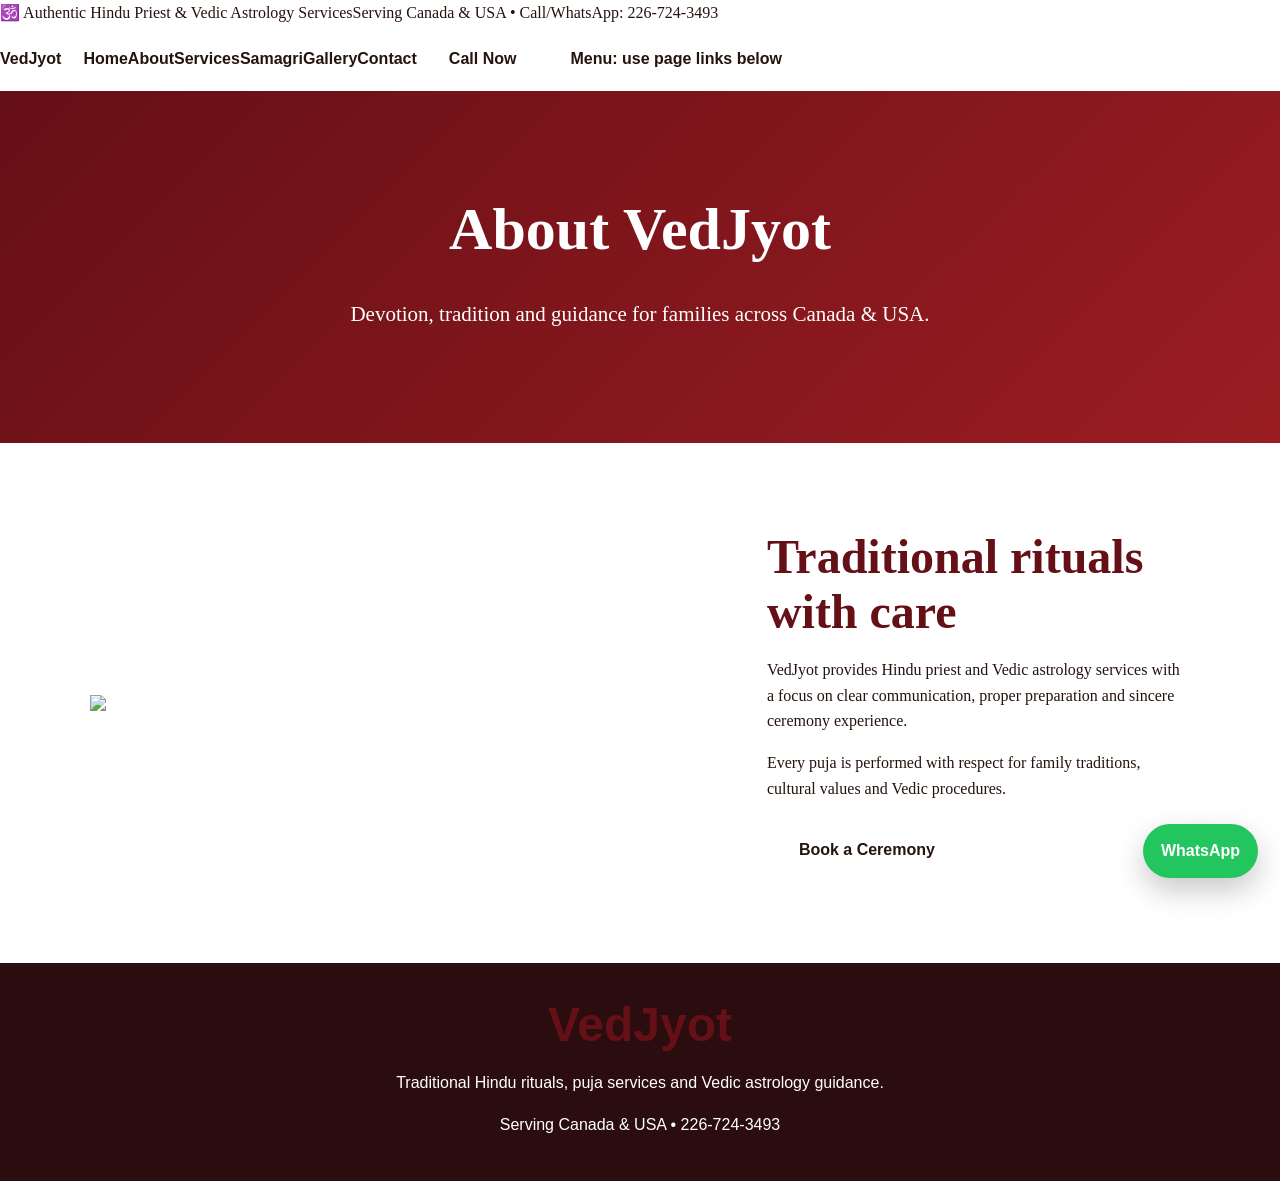
==== about.html @ 2fe63460 "Add files via upload" ====
<!doctype html><html lang="en"><head><meta charset="utf-8"><meta name="viewport" content="width=device-width, initial-scale=1"><title>About | VedJyot</title><meta name="description" content="VedJyot offers Hindu priest, puja, katha, wedding and Vedic astrology services across Canada and USA."><link rel="stylesheet" href="assets/css/style.css"></head><body><div class="top"><span>🕉️ Authentic Hindu Priest & Vedic Astrology Services</span><span>Serving Canada & USA • Call/WhatsApp: 226-724-3493</span></div><nav class="nav"><a class="brand" href="index.html">Ved<span>Jyot</span></a><div class="links"><a href="index.html">Home</a><a href="about.html">About</a><a href="services.html">Services</a><a href="samagri.html">Samagri</a><a href="gallery.html">Gallery</a><a href="contact.html">Contact</a><a class="btn dark" href="tel:2267243493">Call Now</a></div><span class="mobile-note">Menu: use page links below</span></nav><header class="page-hero"><h1>About VedJyot</h1><p>Devotion, tradition and guidance for families across Canada & USA.</p></header><section class="section"><div class="split"><img class="photo" src="assets/images/photo8.jpg"><div><h2 style="text-align:left">Traditional rituals with care</h2><p>VedJyot provides Hindu priest and Vedic astrology services with a focus on clear communication, proper preparation and sincere ceremony experience.</p><p>Every puja is performed with respect for family traditions, cultural values and Vedic procedures.</p><a class="btn" href="contact.html">Book a Ceremony</a></div></div></section><a class="whatsapp" href="https://wa.me/12267243493">WhatsApp</a><footer class="footer"><h2>VedJyot</h2><p>Traditional Hindu rituals, puja services and Vedic astrology guidance.</p><p>Serving Canada & USA • 226-724-3493</p></footer><script src="assets/js/main.js"></script></body></html>
---- assets/css/style.css ----
:root{--maroon:#650f16;--gold:#c99b3b;--cream:#fff7e8;--dark:#25130e;--muted:#6f5b52;--white:#fff}*{box-sizing:border-box}body{margin:0;font-family:Georgia,'Times New Roman',serif;color:var(--dark);background:#fff;line-height:1.6}a{color:inherit;text-decoration:none}.site-header{position:sticky;top:0;z-index:10;display:flex;justify-content:space-between;align-items:center;padding:18px 6%;background:rgba(255,247,232,.96);box-shadow:0 8px 25px rgba(0,0,0,.08);backdrop-filter:blur(8px)}.logo{font-size:28px;font-weight:800;color:var(--maroon)}.logo span{color:var(--gold)}nav{display:flex;gap:22px;align-items:center;font-family:Arial,sans-serif;font-weight:600}nav a{color:var(--dark)}.nav-btn{background:var(--maroon);color:white;padding:10px 16px;border-radius:999px}.hero{min-height:86vh;display:flex;align-items:center;position:relative;background:linear-gradient(135deg,#5d1016,#8e1b20 45%,#d19a31);overflow:hidden}.hero:after{content:'ॐ';position:absolute;right:6%;bottom:-70px;font-size:260px;color:rgba(255,255,255,.08)}.hero-overlay{position:absolute;inset:0;background:radial-gradient(circle at 75% 30%,rgba(255,216,124,.35),transparent 32%)}.hero-content{position:relative;z-index:2;width:min(850px,90%);margin:auto;text-align:center;color:white}.eyebrow{font-family:Arial,sans-serif;text-transform:uppercase;letter-spacing:2px;color:var(--gold);font-weight:800;font-size:13px}.hero h1{font-size:clamp(42px,7vw,78px);line-height:1.05;margin:14px 0}.hero p{font-size:21px;max-width:760px;margin:0 auto 28px}.btn{display:inline-block;border-radius:999px;padding:14px 26px;font-family:Arial,sans-serif;font-weight:800;margin:6px}.primary{background:var(--gold);color:#2b160b}.secondary{border:2px solid white;color:white}.light{background:white;color:var(--maroon)}.section{padding:80px 7%}.cream{background:var(--cream)}.center{text-align:center}.spacing{margin-top:28px}.intro-grid,.split,.contact-grid{display:grid;grid-template-columns:1.2fr .8fr;gap:42px;align-items:center}.highlight-card,.card,.contact-card,.samagri-box{background:white;border-radius:24px;padding:28px;box-shadow:0 18px 50px rgba(82,38,15,.12);border:1px solid rgba(201,155,59,.25)}h2{font-size:clamp(30px,4vw,48px);line-height:1.15;margin:6px 0 18px;color:var(--maroon)}h3{color:var(--maroon);font-size:24px;margin:0 0 10px}.cards{display:grid;grid-template-columns:repeat(3,1fr);gap:22px;margin-top:34px}.large{grid-template-columns:repeat(3,1fr)}.card{transition:.25s}.card:hover{transform:translateY(-6px)}.image-panel{min-height:380px;border-radius:30px;background:linear-gradient(135deg,var(--maroon),var(--gold));position:relative;box-shadow:0 20px 60px rgba(0,0,0,.18)}.image-panel:before{content:'🪔';font-size:120px;position:absolute;inset:0;display:grid;place-items:center}.check-list{font-size:19px}.check-list li{margin:14px 0}.cta{text-align:center;background:var(--maroon);color:white;padding:70px 7%}.cta h2{color:white}.page-hero{padding:90px 7%;text-align:center;background:linear-gradient(135deg,var(--maroon),#9b1d22);color:white}.page-hero h1{font-size:60px;margin:0}.page-hero p{font-size:21px}.narrow{max-width:900px;margin:auto}.list-columns{display:grid;grid-template-columns:repeat(3,1fr);gap:20px}.list-columns li{margin:9px 0}.note{background:var(--cream);padding:14px;border-radius:12px;font-weight:800;color:var(--maroon)}.gallery-grid{display:grid;grid-template-columns:repeat(3,1fr);gap:22px}.gallery-grid div{min-height:210px;border-radius:24px;background:linear-gradient(135deg,#fff0cf,#d39a31);display:grid;place-items:center;font-size:24px;font-weight:800;color:var(--maroon);box-shadow:0 16px 40px rgba(0,0,0,.12)}.contact-form{display:grid;gap:14px}.contact-form input,.contact-form textarea{padding:15px;border-radius:12px;border:1px solid #ddd;font-size:16px}.contact-form textarea{height:140px}.whatsapp{position:fixed;right:22px;bottom:22px;background:#22c55e;color:white;padding:14px 18px;border-radius:999px;font-family:Arial,sans-serif;font-weight:800;box-shadow:0 12px 30px rgba(0,0,0,.22);z-index:20}footer{text-align:center;padding:28px;background:#2b0d0f;color:white;font-family:Arial,sans-serif}@media(max-width:900px){.site-header{display:block;text-align:center}nav{flex-wrap:wrap;justify-content:center;margin-top:12px;gap:12px}.intro-grid,.split,.contact-grid,.cards,.large,.list-columns,.gallery-grid{grid-template-columns:1fr}.hero{min-height:78vh}.section{padding:55px 5%}.page-hero h1{font-size:42px}}
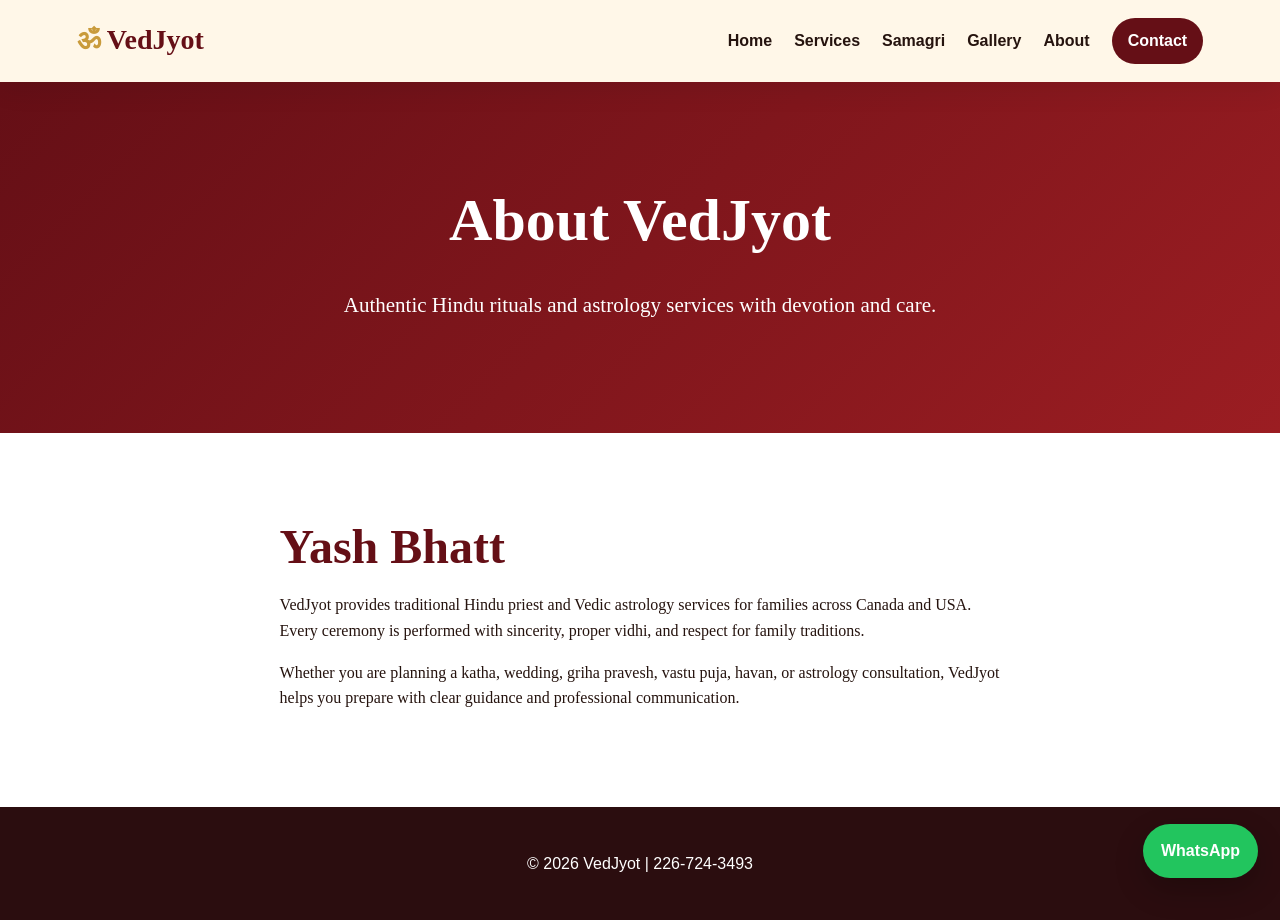
==== commit 6fddb011: "Add files via upload" ====
--- a/about.html
+++ b/about.html
@@ -1 +1 @@
-<!doctype html><html lang="en"><head><meta charset="utf-8"><meta name="viewport" content="width=device-width, initial-scale=1"><title>About | VedJyot</title><meta name="description" content="VedJyot offers Hindu priest, puja, katha, wedding and Vedic astrology services across Canada and USA."><link rel="stylesheet" href="assets/css/style.css"></head><body><div class="top"><span>🕉️ Authentic Hindu Priest & Vedic Astrology Services</span><span>Serving Canada & USA • Call/WhatsApp: 226-724-3493</span></div><nav class="nav"><a class="brand" href="index.html">Ved<span>Jyot</span></a><div class="links"><a href="index.html">Home</a><a href="about.html">About</a><a href="services.html">Services</a><a href="samagri.html">Samagri</a><a href="gallery.html">Gallery</a><a href="contact.html">Contact</a><a class="btn dark" href="tel:2267243493">Call Now</a></div><span class="mobile-note">Menu: use page links below</span></nav><header class="page-hero"><h1>About VedJyot</h1><p>Devotion, tradition and guidance for families across Canada & USA.</p></header><section class="section"><div class="split"><img class="photo" src="assets/images/photo8.jpg"><div><h2 style="text-align:left">Traditional rituals with care</h2><p>VedJyot provides Hindu priest and Vedic astrology services with a focus on clear communication, proper preparation and sincere ceremony experience.</p><p>Every puja is performed with respect for family traditions, cultural values and Vedic procedures.</p><a class="btn" href="contact.html">Book a Ceremony</a></div></div></section><a class="whatsapp" href="https://wa.me/12267243493">WhatsApp</a><footer class="footer"><h2>VedJyot</h2><p>Traditional Hindu rituals, puja services and Vedic astrology guidance.</p><p>Serving Canada & USA • 226-724-3493</p></footer><script src="assets/js/main.js"></script></body></html>+<!DOCTYPE html><html lang="en"><head><meta charset="UTF-8"><meta name="viewport" content="width=device-width, initial-scale=1.0"><title>About | VedJyot</title><link rel="stylesheet" href="assets/css/style.css"></head><body><header class="site-header"><a class="logo" href="index.html"><span>ॐ</span> VedJyot</a><nav><a href="index.html">Home</a><a href="services.html">Services</a><a href="samagri.html">Samagri</a><a href="gallery.html">Gallery</a><a href="about.html">About</a><a href="contact.html" class="nav-btn">Contact</a></nav></header><main><section class="page-hero"><h1>About VedJyot</h1><p>Authentic Hindu rituals and astrology services with devotion and care.</p></section><section class="section narrow"><h2>Yash Bhatt</h2><p>VedJyot provides traditional Hindu priest and Vedic astrology services for families across Canada and USA. Every ceremony is performed with sincerity, proper vidhi, and respect for family traditions.</p><p>Whether you are planning a katha, wedding, griha pravesh, vastu puja, havan, or astrology consultation, VedJyot helps you prepare with clear guidance and professional communication.</p></section></main><a class="whatsapp" href="https://wa.me/12267243493">WhatsApp</a><footer><p>© 2026 VedJyot | 226-724-3493</p></footer></body></html>
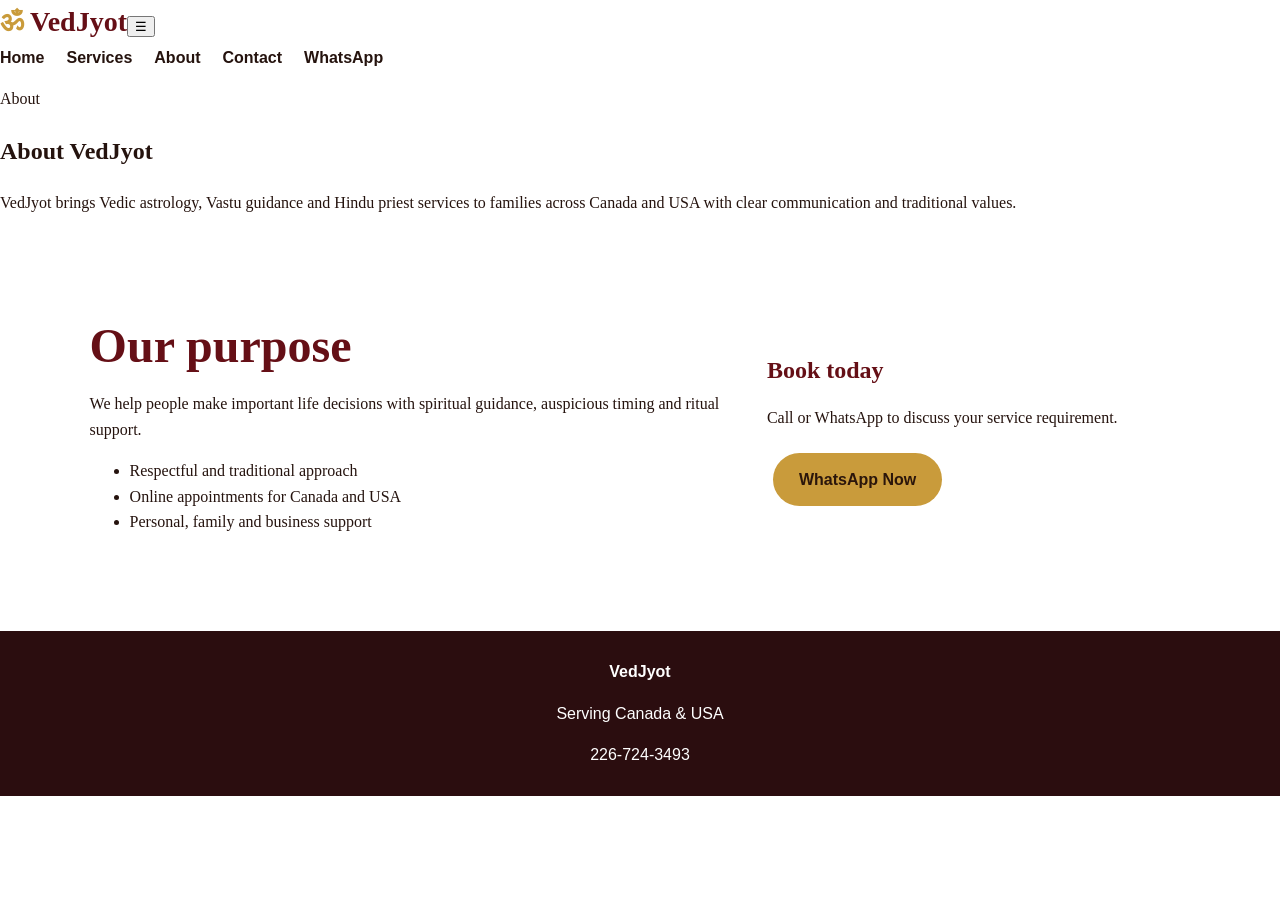
==== commit bfc26980: "Add files via upload" ====
--- a/about.html
+++ b/about.html
@@ -1 +1 @@
-<!DOCTYPE html><html lang="en"><head><meta charset="UTF-8"><meta name="viewport" content="width=device-width, initial-scale=1.0"><title>About | VedJyot</title><link rel="stylesheet" href="assets/css/style.css"></head><body><header class="site-header"><a class="logo" href="index.html"><span>ॐ</span> VedJyot</a><nav><a href="index.html">Home</a><a href="services.html">Services</a><a href="samagri.html">Samagri</a><a href="gallery.html">Gallery</a><a href="about.html">About</a><a href="contact.html" class="nav-btn">Contact</a></nav></header><main><section class="page-hero"><h1>About VedJyot</h1><p>Authentic Hindu rituals and astrology services with devotion and care.</p></section><section class="section narrow"><h2>Yash Bhatt</h2><p>VedJyot provides traditional Hindu priest and Vedic astrology services for families across Canada and USA. Every ceremony is performed with sincerity, proper vidhi, and respect for family traditions.</p><p>Whether you are planning a katha, wedding, griha pravesh, vastu puja, havan, or astrology consultation, VedJyot helps you prepare with clear guidance and professional communication.</p></section></main><a class="whatsapp" href="https://wa.me/12267243493">WhatsApp</a><footer><p>© 2026 VedJyot | 226-724-3493</p></footer></body></html>
+<!DOCTYPE html><html lang="en"><head><meta charset="UTF-8"><meta name="viewport" content="width=device-width, initial-scale=1.0"><title>About | VedJyot</title><link href="https://fonts.googleapis.com/css2?family=Cinzel:wght@600;700&family=Inter:wght@400;500;600;700;800&display=swap" rel="stylesheet"><link rel="stylesheet" href="assets/css/style.css"></head><body><header class="header"><a href="index.html" class="logo"><span>ॐ</span> VedJyot</a><button class="menu">☰</button><nav><a href="index.html">Home</a><a href="services.html">Services</a><a href="about.html">About</a><a href="contact.html">Contact</a><a class="navbtn" href="https://wa.me/12267243493">WhatsApp</a></nav></header><section class="page"><p class="tag">About</p><h1>About VedJyot</h1><p>VedJyot brings Vedic astrology, Vastu guidance and Hindu priest services to families across Canada and USA with clear communication and traditional values.</p></section><section class="section split"><div><h2>Our purpose</h2><p>We help people make important life decisions with spiritual guidance, auspicious timing and ritual support.</p><ul><li>Respectful and traditional approach</li><li>Online appointments for Canada and USA</li><li>Personal, family and business support</li></ul></div><div class="panel"><h3>Book today</h3><p>Call or WhatsApp to discuss your service requirement.</p><a class="btn primary full" href="https://wa.me/12267243493">WhatsApp Now</a></div></section><footer><div><strong>VedJyot</strong><p>Serving Canada & USA</p></div><div><a href="tel:+12267243493">226-724-3493</a></div></footer><script src="assets/js/script.js"></script></body></html>
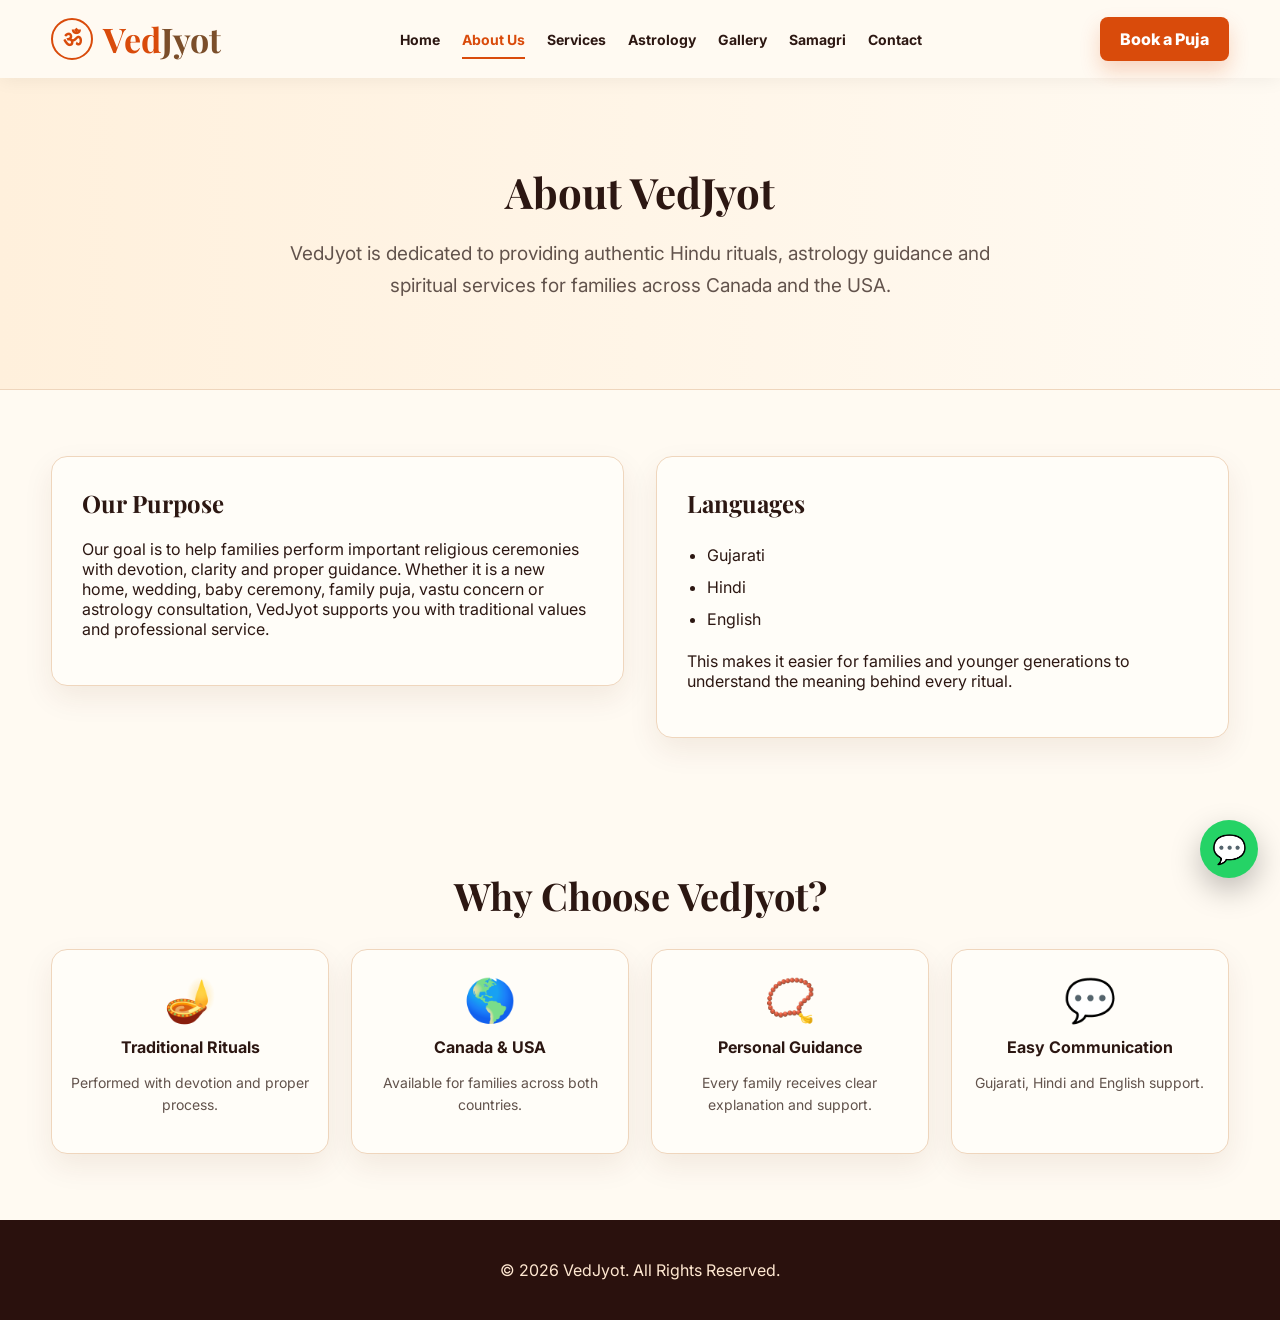
==== commit 3138439f: "Add files via upload" ====
--- a/about.html
+++ b/about.html
@@ -1 +1,46 @@
-<!DOCTYPE html><html lang="en"><head><meta charset="UTF-8"><meta name="viewport" content="width=device-width, initial-scale=1.0"><title>About | VedJyot</title><link href="https://fonts.googleapis.com/css2?family=Cinzel:wght@600;700&family=Inter:wght@400;500;600;700;800&display=swap" rel="stylesheet"><link rel="stylesheet" href="assets/css/style.css"></head><body><header class="header"><a href="index.html" class="logo"><span>ॐ</span> VedJyot</a><button class="menu">☰</button><nav><a href="index.html">Home</a><a href="services.html">Services</a><a href="about.html">About</a><a href="contact.html">Contact</a><a class="navbtn" href="https://wa.me/12267243493">WhatsApp</a></nav></header><section class="page"><p class="tag">About</p><h1>About VedJyot</h1><p>VedJyot brings Vedic astrology, Vastu guidance and Hindu priest services to families across Canada and USA with clear communication and traditional values.</p></section><section class="section split"><div><h2>Our purpose</h2><p>We help people make important life decisions with spiritual guidance, auspicious timing and ritual support.</p><ul><li>Respectful and traditional approach</li><li>Online appointments for Canada and USA</li><li>Personal, family and business support</li></ul></div><div class="panel"><h3>Book today</h3><p>Call or WhatsApp to discuss your service requirement.</p><a class="btn primary full" href="https://wa.me/12267243493">WhatsApp Now</a></div></section><footer><div><strong>VedJyot</strong><p>Serving Canada & USA</p></div><div><a href="tel:+12267243493">226-724-3493</a></div></footer><script src="assets/js/script.js"></script></body></html>
+<!DOCTYPE html>
+<html lang="en">
+<head>
+<meta charset="UTF-8" />
+<meta name="viewport" content="width=device-width, initial-scale=1.0" />
+<title>About VedJyot | Pandit Yash Bhatt</title>
+<meta name="description" content="VedJyot offers Hindu puja, astrology, Vastu and spiritual services across Canada and USA." />
+<link rel="icon" href="assets/favicon.svg" type="image/svg+xml">
+<link rel="stylesheet" href="style.css" />
+</head>
+<body>
+
+<header class="site-header">
+  <div class="container nav-wrap">
+    <a href="index.html" class="logo"><span class="logo-symbol">ॐ</span><span>Ved<span>Jyot</span></span></a>
+    <button class="menu-btn" aria-label="Open menu">☰</button>
+    <nav class="nav">
+      <a href="index.html" class="">Home</a>
+      <a href="about.html" class="active">About Us</a>
+      <a href="services.html" class="">Services</a>
+      <a href="astrology.html" class="">Astrology</a>
+      <a href="gallery.html" class="">Gallery</a>
+      <a href="samagri.html" class="">Samagri</a>
+      <a href="contact.html" class="">Contact</a>
+    </nav>
+    <a class="btn primary small" href="contact.html">Book a Puja</a>
+  </div>
+</header>
+
+
+<main>
+<section class="page-hero"><div class="container"><h1>About VedJyot</h1><p>VedJyot is dedicated to providing authentic Hindu rituals, astrology guidance and spiritual services for families across Canada and the USA.</p></div></section>
+<section class="section"><div class="container two-col">
+  <div class="info-card"><h2>Our Purpose</h2><p>Our goal is to help families perform important religious ceremonies with devotion, clarity and proper guidance. Whether it is a new home, wedding, baby ceremony, family puja, vastu concern or astrology consultation, VedJyot supports you with traditional values and professional service.</p></div>
+  <div class="info-card"><h2>Languages</h2><ul><li>Gujarati</li><li>Hindi</li><li>English</li></ul><p>This makes it easier for families and younger generations to understand the meaning behind every ritual.</p></div>
+</div></section>
+<section class="section"><div class="container"><h2 class="section-title">Why Choose VedJyot?</h2><div class="service-grid"><div class="service-card"><span>🪔</span><h3>Traditional Rituals</h3><p>Performed with devotion and proper process.</p></div><div class="service-card"><span>🌎</span><h3>Canada & USA</h3><p>Available for families across both countries.</p></div><div class="service-card"><span>📿</span><h3>Personal Guidance</h3><p>Every family receives clear explanation and support.</p></div><div class="service-card"><span>💬</span><h3>Easy Communication</h3><p>Gujarati, Hindi and English support.</p></div></div></div></section>
+</main>
+
+
+<a class="floating-whatsapp" href="https://wa.me/12267243493" aria-label="WhatsApp">💬</a>
+<footer><div class="container"><p>© 2026 VedJyot. All Rights Reserved.</p></div></footer>
+<script src="script.js"></script>
+
+</body>
+</html>
--- a/style.css
+++ b/style.css
@@ -0,0 +1,47 @@
+
+@import url('https://fonts.googleapis.com/css2?family=Playfair+Display:wght@600;700&family=Inter:wght@400;500;600;700;800&display=swap');
+:root{
+  --orange:#d94b0b;--orange-dark:#b63c07;--gold:#d7a33a;--cream:#fff7ea;--light:#fffaf2;
+  --brown:#2c1712;--muted:#62534c;--border:#efd6bd;--maroon:#5b0f0c;
+  --shadow:0 18px 42px rgba(70,32,12,.13);
+}
+*{box-sizing:border-box}
+html{scroll-behavior:smooth}
+body{margin:0;font-family:Inter,Arial,sans-serif;color:var(--brown);background:var(--light)}
+a{text-decoration:none;color:inherit}
+img{max-width:100%;display:block}
+.container{width:min(1180px,92%);margin:auto}
+.site-header{position:sticky;top:0;z-index:999;background:rgba(255,250,242,.96);backdrop-filter:blur(14px);box-shadow:0 2px 18px rgba(0,0,0,.06)}
+.nav-wrap{height:78px;display:flex;align-items:center;justify-content:space-between;gap:18px}
+.logo{display:flex;align-items:center;gap:10px;font-family:"Playfair Display",serif;font-size:34px;font-weight:700;color:var(--orange)}
+.logo span span{color:#7b4e2a}.logo-symbol{width:42px;height:42px;border:2px solid var(--orange);border-radius:50%;display:grid;place-items:center;font-family:serif;font-size:22px}
+.nav{display:flex;gap:22px;font-weight:700;font-size:14px}.nav a{padding:28px 0;position:relative}.nav a:hover,.nav a.active{color:var(--orange)}.nav a.active:after{content:"";position:absolute;left:0;right:0;bottom:17px;height:2px;background:var(--orange)}
+.menu-btn{display:none;background:none;border:0;font-size:30px;color:var(--orange)}
+.btn{display:inline-flex;align-items:center;justify-content:center;gap:8px;padding:14px 25px;border-radius:8px;font-weight:800;border:0;cursor:pointer;transition:.2s}
+.btn.primary{background:var(--orange);color:#fff;box-shadow:0 10px 20px rgba(217,75,11,.22)}.btn.primary:hover{background:var(--orange-dark);transform:translateY(-2px)}
+.btn.secondary{border:2px solid var(--orange);color:var(--orange);background:rgba(255,255,255,.75)}.btn.secondary:hover{background:var(--orange);color:#fff}.btn.small{padding:12px 20px}
+.hero{background:radial-gradient(circle at 8% 18%,rgba(255,224,170,.75),transparent 32%),linear-gradient(90deg,#fff1dd 0%,#fff8ed 42%,#f6dfbf 100%);overflow:hidden}
+.hero-grid{display:grid;grid-template-columns:1fr 1fr;align-items:center;min-height:540px;gap:38px}
+.sanskrit{color:var(--orange);font-weight:800;font-size:18px}.hero h1{font-family:"Playfair Display",serif;font-size:64px;line-height:1.08;margin:14px 0 8px}.hero h1 span{color:var(--orange)}
+.divider,.title-divider{color:var(--orange);font-size:22px;margin:16px 0}.divider:before,.divider:after,.title-divider:before,.title-divider:after{content:"";display:inline-block;width:90px;height:1px;background:#d8b48e;vertical-align:middle;margin:0 16px}
+.hero-text{font-size:20px;line-height:1.6;max-width:560px}.serve{font-size:22px;font-weight:900;margin:14px 0 22px}.hero-actions{display:flex;gap:18px;flex-wrap:wrap}
+.hero-image img{width:100%;height:430px;object-fit:cover;border-radius:0 0 0 90px;box-shadow:var(--shadow)}
+.section{padding:66px 0}.section-title{text-align:center;font-family:"Playfair Display",serif;font-size:38px;margin:0}.title-divider{text-align:center;margin-top:8px}
+.service-grid{display:grid;grid-template-columns:repeat(4,1fr);gap:22px;margin-top:28px}.service-grid.compact{grid-template-columns:repeat(8,1fr);gap:16px}
+.card,.service-card,.info-card{background:#fffdf8;border:1px solid var(--border);border-radius:16px;box-shadow:0 12px 30px rgba(90,44,12,.08)}
+.service-card{padding:24px 14px;text-align:center}.service-card span{font-size:42px;display:block;margin-bottom:12px}.service-card h3{font-family:Inter,Arial,sans-serif;font-size:16px;line-height:1.35;margin:0 0 8px}.service-card p{color:var(--muted);line-height:1.55;font-size:14px}
+.about-grid{display:grid;grid-template-columns:.85fr 1.15fr .8fr;gap:30px;align-items:center}.about-img img{border-radius:18px;box-shadow:var(--shadow);height:390px;width:100%;object-fit:cover}
+.eyebrow{text-transform:uppercase;color:var(--orange);font-weight:900;letter-spacing:.08em;font-size:13px}.about-text h2,.page-hero h1{font-family:"Playfair Display",serif;font-size:42px;margin:0 0 18px}.about-text p{line-height:1.75;color:#31231e}
+.features{display:grid;grid-template-columns:repeat(5,1fr);gap:12px;margin-top:28px}.features div{text-align:center;font-size:12px;font-weight:700}.features span{width:46px;height:46px;background:white;border-radius:50%;display:grid;place-items:center;margin:0 auto 8px;border:1px solid var(--border);box-shadow:0 8px 20px rgba(0,0,0,.06)}
+.quote-card{background:#fffaf2;border:1px solid var(--border);border-radius:18px;padding:34px;min-height:310px;box-shadow:var(--shadow)}.quote-mark{font-size:58px;color:var(--orange)}.quote-card p{font-family:"Playfair Display",serif;font-size:26px;line-height:1.45}.diya{font-size:54px;display:block;text-align:right}
+.stats{padding:42px 0;background:linear-gradient(90deg,#5a0d0b,#791b14,#3e0b08);color:white}.stats-grid{display:grid;grid-template-columns:repeat(4,1fr);text-align:center;gap:10px}.stats span{font-size:36px;display:block;margin-bottom:8px}.stats strong{font-family:"Playfair Display",serif;font-size:30px}.stats p{margin:6px 0 0;color:#ffead6}
+.testimonial{background:#fff;padding:62px 0;text-align:center}.testimonial-grid{display:grid;grid-template-columns:repeat(3,1fr);gap:22px;margin-top:28px}.test-card{padding:28px}.stars{font-size:24px;color:#ffb000;margin:10px 0}.test-card p,.testimonial p{line-height:1.7;color:#3d2a23}.client{font-weight:800;color:var(--orange)}
+.gallery-grid{display:grid;grid-template-columns:repeat(3,1fr);gap:22px;margin-top:28px}.gallery-grid img{height:230px;width:100%;object-fit:cover;border-radius:14px;box-shadow:0 10px 25px rgba(40,20,10,.12)}
+.page-hero{padding:86px 0;background:linear-gradient(90deg,#fff0dc,#fffaf2);border-bottom:1px solid var(--border);text-align:center}.page-hero p{font-size:19px;line-height:1.7;max-width:760px;margin:0 auto;color:var(--muted)}
+.two-col{display:grid;grid-template-columns:1fr 1fr;gap:32px;align-items:start}.info-card{padding:30px}.info-card h2,.info-card h3{font-family:"Playfair Display",serif;margin-top:0}.info-card ul{padding-left:20px;line-height:2}.samagri-grid{display:grid;grid-template-columns:repeat(3,1fr);gap:20px}.samagri-card{padding:24px}.samagri-card h3{color:var(--orange)}
+.contact{padding:68px 0;background:radial-gradient(circle at 25% 55%,rgba(255,184,70,.4),transparent 20%),linear-gradient(90deg,#d94b0b,#f08722);color:white}.contact-grid{display:grid;grid-template-columns:.85fr 1.15fr;gap:40px;align-items:center}.contact-info h2{font-family:"Playfair Display",serif;font-size:40px;margin:0 0 12px}.contact-info p{font-size:18px;line-height:1.6}.contact-info ul{padding:0;margin:24px 0 0;list-style:none}.contact-info li{margin:14px 0;font-size:18px;font-weight:700}
+.contact-form{background:#fff9f0;color:var(--brown);padding:30px;border-radius:16px;box-shadow:0 20px 50px rgba(45,15,5,.18)}.contact-form h3{font-family:"Playfair Display",serif;font-size:26px;margin:0 0 18px}.form-row{display:grid;grid-template-columns:1fr 1fr;gap:16px;margin-bottom:14px}input,select,textarea{width:100%;border:1px solid #e2c2a6;border-radius:8px;padding:14px;font-family:inherit;background:white}textarea{height:130px;margin-bottom:16px;resize:vertical}
+footer{padding:24px 0;text-align:center;background:#2a110d;color:#ffe8d1}.floating-whatsapp{position:fixed;right:22px;bottom:22px;width:58px;height:58px;background:#25D366;color:white;display:grid;place-items:center;border-radius:50%;box-shadow:0 12px 30px rgba(0,0,0,.25);font-size:28px;z-index:100}
+.notice{background:#fff4df;border-left:5px solid var(--orange);padding:18px;border-radius:10px;margin:22px 0;color:#4b3025}
+@media(max-width:1050px){.nav{display:none}.menu-btn{display:block}.btn.small{display:none}.hero-grid,.about-grid,.contact-grid,.two-col{grid-template-columns:1fr}.hero h1{font-size:50px}.service-grid,.service-grid.compact{grid-template-columns:repeat(2,1fr)}.gallery-grid,.testimonial-grid,.samagri-grid{grid-template-columns:1fr 1fr}.features{grid-template-columns:repeat(3,1fr)}.hero-image img{border-radius:18px}}
+@media(max-width:640px){.nav-wrap{height:auto;padding:14px 0}.logo{font-size:28px}.hero-grid{min-height:auto;padding:40px 0}.hero h1{font-size:38px}.hero-image img{height:290px}.service-grid,.service-grid.compact,.gallery-grid,.testimonial-grid,.samagri-grid{grid-template-columns:1fr}.stats-grid{grid-template-columns:repeat(2,1fr)}.form-row{grid-template-columns:1fr}.features{grid-template-columns:repeat(2,1fr)}.divider:before,.divider:after,.title-divider:before,.title-divider:after{width:55px}}
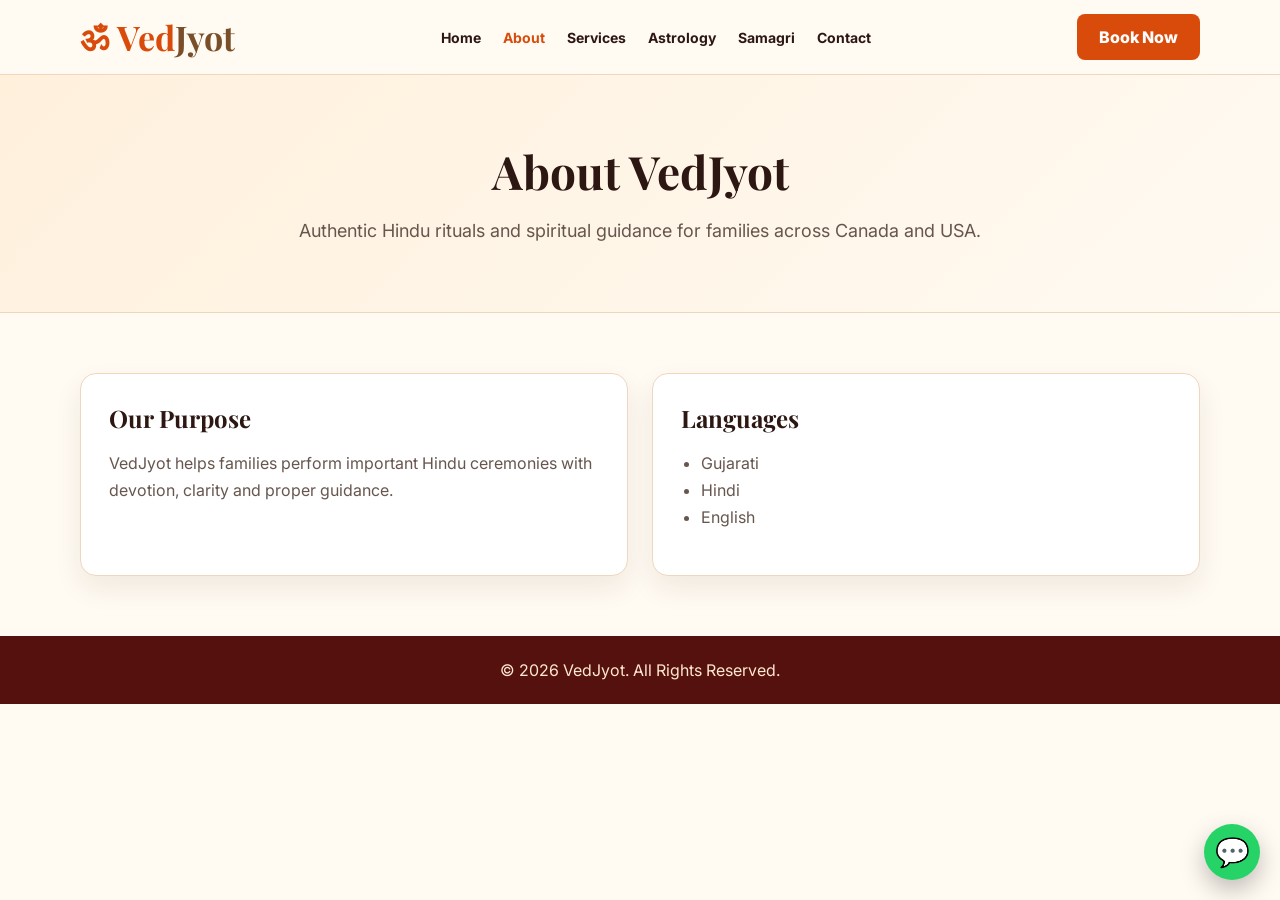
==== commit cdafccd9: "Add files via upload" ====
--- a/about.html
+++ b/about.html
@@ -1,46 +1,40 @@
 <!DOCTYPE html>
 <html lang="en">
 <head>
-<meta charset="UTF-8" />
-<meta name="viewport" content="width=device-width, initial-scale=1.0" />
-<title>About VedJyot | Pandit Yash Bhatt</title>
-<meta name="description" content="VedJyot offers Hindu puja, astrology, Vastu and spiritual services across Canada and USA." />
-<link rel="icon" href="assets/favicon.svg" type="image/svg+xml">
-<link rel="stylesheet" href="style.css" />
+<meta charset="UTF-8">
+<meta name="viewport" content="width=device-width, initial-scale=1.0">
+<title>About | VedJyot</title>
+<link rel="stylesheet" href="style.css">
 </head>
 <body>
 
-<header class="site-header">
-  <div class="container nav-wrap">
-    <a href="index.html" class="logo"><span class="logo-symbol">ॐ</span><span>Ved<span>Jyot</span></span></a>
-    <button class="menu-btn" aria-label="Open menu">☰</button>
-    <nav class="nav">
-      <a href="index.html" class="">Home</a>
-      <a href="about.html" class="active">About Us</a>
-      <a href="services.html" class="">Services</a>
-      <a href="astrology.html" class="">Astrology</a>
-      <a href="gallery.html" class="">Gallery</a>
-      <a href="samagri.html" class="">Samagri</a>
-      <a href="contact.html" class="">Contact</a>
+<header>
+  <div class="container navbar">
+    <a class="logo" href="index.html">ॐ Ved<span>Jyot</span></a>
+    <nav>
+      <a class="" href="index.html">Home</a>
+      <a class="active" href="about.html">About</a>
+      <a class="" href="services.html">Services</a>
+      <a class="" href="astrology.html">Astrology</a>
+      <a class="" href="samagri.html">Samagri</a>
+      <a class="" href="contact.html">Contact</a>
     </nav>
-    <a class="btn primary small" href="contact.html">Book a Puja</a>
+    <a class="btn" href="contact.html">Book Now</a>
   </div>
 </header>
 
 
 <main>
-<section class="page-hero"><div class="container"><h1>About VedJyot</h1><p>VedJyot is dedicated to providing authentic Hindu rituals, astrology guidance and spiritual services for families across Canada and the USA.</p></div></section>
+<section class="page-hero"><div class="container"><h1>About VedJyot</h1><p>Authentic Hindu rituals and spiritual guidance for families across Canada and USA.</p></div></section>
 <section class="section"><div class="container two-col">
-  <div class="info-card"><h2>Our Purpose</h2><p>Our goal is to help families perform important religious ceremonies with devotion, clarity and proper guidance. Whether it is a new home, wedding, baby ceremony, family puja, vastu concern or astrology consultation, VedJyot supports you with traditional values and professional service.</p></div>
-  <div class="info-card"><h2>Languages</h2><ul><li>Gujarati</li><li>Hindi</li><li>English</li></ul><p>This makes it easier for families and younger generations to understand the meaning behind every ritual.</p></div>
+<div class="card"><h3>Our Purpose</h3><p>VedJyot helps families perform important Hindu ceremonies with devotion, clarity and proper guidance.</p></div>
+<div class="card"><h3>Languages</h3><ul><li>Gujarati</li><li>Hindi</li><li>English</li></ul></div>
 </div></section>
-<section class="section"><div class="container"><h2 class="section-title">Why Choose VedJyot?</h2><div class="service-grid"><div class="service-card"><span>🪔</span><h3>Traditional Rituals</h3><p>Performed with devotion and proper process.</p></div><div class="service-card"><span>🌎</span><h3>Canada & USA</h3><p>Available for families across both countries.</p></div><div class="service-card"><span>📿</span><h3>Personal Guidance</h3><p>Every family receives clear explanation and support.</p></div><div class="service-card"><span>💬</span><h3>Easy Communication</h3><p>Gujarati, Hindi and English support.</p></div></div></div></section>
 </main>
 
 
-<a class="floating-whatsapp" href="https://wa.me/12267243493" aria-label="WhatsApp">💬</a>
-<footer><div class="container"><p>© 2026 VedJyot. All Rights Reserved.</p></div></footer>
-<script src="script.js"></script>
+<a class="whatsapp" href="https://wa.me/12267243493">💬</a>
+<footer>© 2026 VedJyot. All Rights Reserved.</footer>
 
 </body>
 </html>
--- a/style.css
+++ b/style.css
@@ -1,47 +1,219 @@
 
 @import url('https://fonts.googleapis.com/css2?family=Playfair+Display:wght@600;700&family=Inter:wght@400;500;600;700;800&display=swap');
+
 :root{
-  --orange:#d94b0b;--orange-dark:#b63c07;--gold:#d7a33a;--cream:#fff7ea;--light:#fffaf2;
-  --brown:#2c1712;--muted:#62534c;--border:#efd6bd;--maroon:#5b0f0c;
-  --shadow:0 18px 42px rgba(70,32,12,.13);
-}
+  --orange:#d94b0b;
+  --gold:#d9a441;
+  --cream:#fff7ea;
+  --light:#fffaf2;
+  --brown:#2c1712;
+  --muted:#67564e;
+  --border:#efd7be;
+  --maroon:#55110d;
+}
+
 *{box-sizing:border-box}
-html{scroll-behavior:smooth}
-body{margin:0;font-family:Inter,Arial,sans-serif;color:var(--brown);background:var(--light)}
+body{
+  margin:0;
+  font-family:Inter,Arial,sans-serif;
+  background:var(--light);
+  color:var(--brown);
+}
 a{text-decoration:none;color:inherit}
-img{max-width:100%;display:block}
-.container{width:min(1180px,92%);margin:auto}
-.site-header{position:sticky;top:0;z-index:999;background:rgba(255,250,242,.96);backdrop-filter:blur(14px);box-shadow:0 2px 18px rgba(0,0,0,.06)}
-.nav-wrap{height:78px;display:flex;align-items:center;justify-content:space-between;gap:18px}
-.logo{display:flex;align-items:center;gap:10px;font-family:"Playfair Display",serif;font-size:34px;font-weight:700;color:var(--orange)}
-.logo span span{color:#7b4e2a}.logo-symbol{width:42px;height:42px;border:2px solid var(--orange);border-radius:50%;display:grid;place-items:center;font-family:serif;font-size:22px}
-.nav{display:flex;gap:22px;font-weight:700;font-size:14px}.nav a{padding:28px 0;position:relative}.nav a:hover,.nav a.active{color:var(--orange)}.nav a.active:after{content:"";position:absolute;left:0;right:0;bottom:17px;height:2px;background:var(--orange)}
-.menu-btn{display:none;background:none;border:0;font-size:30px;color:var(--orange)}
-.btn{display:inline-flex;align-items:center;justify-content:center;gap:8px;padding:14px 25px;border-radius:8px;font-weight:800;border:0;cursor:pointer;transition:.2s}
-.btn.primary{background:var(--orange);color:#fff;box-shadow:0 10px 20px rgba(217,75,11,.22)}.btn.primary:hover{background:var(--orange-dark);transform:translateY(-2px)}
-.btn.secondary{border:2px solid var(--orange);color:var(--orange);background:rgba(255,255,255,.75)}.btn.secondary:hover{background:var(--orange);color:#fff}.btn.small{padding:12px 20px}
-.hero{background:radial-gradient(circle at 8% 18%,rgba(255,224,170,.75),transparent 32%),linear-gradient(90deg,#fff1dd 0%,#fff8ed 42%,#f6dfbf 100%);overflow:hidden}
-.hero-grid{display:grid;grid-template-columns:1fr 1fr;align-items:center;min-height:540px;gap:38px}
-.sanskrit{color:var(--orange);font-weight:800;font-size:18px}.hero h1{font-family:"Playfair Display",serif;font-size:64px;line-height:1.08;margin:14px 0 8px}.hero h1 span{color:var(--orange)}
-.divider,.title-divider{color:var(--orange);font-size:22px;margin:16px 0}.divider:before,.divider:after,.title-divider:before,.title-divider:after{content:"";display:inline-block;width:90px;height:1px;background:#d8b48e;vertical-align:middle;margin:0 16px}
-.hero-text{font-size:20px;line-height:1.6;max-width:560px}.serve{font-size:22px;font-weight:900;margin:14px 0 22px}.hero-actions{display:flex;gap:18px;flex-wrap:wrap}
-.hero-image img{width:100%;height:430px;object-fit:cover;border-radius:0 0 0 90px;box-shadow:var(--shadow)}
-.section{padding:66px 0}.section-title{text-align:center;font-family:"Playfair Display",serif;font-size:38px;margin:0}.title-divider{text-align:center;margin-top:8px}
-.service-grid{display:grid;grid-template-columns:repeat(4,1fr);gap:22px;margin-top:28px}.service-grid.compact{grid-template-columns:repeat(8,1fr);gap:16px}
-.card,.service-card,.info-card{background:#fffdf8;border:1px solid var(--border);border-radius:16px;box-shadow:0 12px 30px rgba(90,44,12,.08)}
-.service-card{padding:24px 14px;text-align:center}.service-card span{font-size:42px;display:block;margin-bottom:12px}.service-card h3{font-family:Inter,Arial,sans-serif;font-size:16px;line-height:1.35;margin:0 0 8px}.service-card p{color:var(--muted);line-height:1.55;font-size:14px}
-.about-grid{display:grid;grid-template-columns:.85fr 1.15fr .8fr;gap:30px;align-items:center}.about-img img{border-radius:18px;box-shadow:var(--shadow);height:390px;width:100%;object-fit:cover}
-.eyebrow{text-transform:uppercase;color:var(--orange);font-weight:900;letter-spacing:.08em;font-size:13px}.about-text h2,.page-hero h1{font-family:"Playfair Display",serif;font-size:42px;margin:0 0 18px}.about-text p{line-height:1.75;color:#31231e}
-.features{display:grid;grid-template-columns:repeat(5,1fr);gap:12px;margin-top:28px}.features div{text-align:center;font-size:12px;font-weight:700}.features span{width:46px;height:46px;background:white;border-radius:50%;display:grid;place-items:center;margin:0 auto 8px;border:1px solid var(--border);box-shadow:0 8px 20px rgba(0,0,0,.06)}
-.quote-card{background:#fffaf2;border:1px solid var(--border);border-radius:18px;padding:34px;min-height:310px;box-shadow:var(--shadow)}.quote-mark{font-size:58px;color:var(--orange)}.quote-card p{font-family:"Playfair Display",serif;font-size:26px;line-height:1.45}.diya{font-size:54px;display:block;text-align:right}
-.stats{padding:42px 0;background:linear-gradient(90deg,#5a0d0b,#791b14,#3e0b08);color:white}.stats-grid{display:grid;grid-template-columns:repeat(4,1fr);text-align:center;gap:10px}.stats span{font-size:36px;display:block;margin-bottom:8px}.stats strong{font-family:"Playfair Display",serif;font-size:30px}.stats p{margin:6px 0 0;color:#ffead6}
-.testimonial{background:#fff;padding:62px 0;text-align:center}.testimonial-grid{display:grid;grid-template-columns:repeat(3,1fr);gap:22px;margin-top:28px}.test-card{padding:28px}.stars{font-size:24px;color:#ffb000;margin:10px 0}.test-card p,.testimonial p{line-height:1.7;color:#3d2a23}.client{font-weight:800;color:var(--orange)}
-.gallery-grid{display:grid;grid-template-columns:repeat(3,1fr);gap:22px;margin-top:28px}.gallery-grid img{height:230px;width:100%;object-fit:cover;border-radius:14px;box-shadow:0 10px 25px rgba(40,20,10,.12)}
-.page-hero{padding:86px 0;background:linear-gradient(90deg,#fff0dc,#fffaf2);border-bottom:1px solid var(--border);text-align:center}.page-hero p{font-size:19px;line-height:1.7;max-width:760px;margin:0 auto;color:var(--muted)}
-.two-col{display:grid;grid-template-columns:1fr 1fr;gap:32px;align-items:start}.info-card{padding:30px}.info-card h2,.info-card h3{font-family:"Playfair Display",serif;margin-top:0}.info-card ul{padding-left:20px;line-height:2}.samagri-grid{display:grid;grid-template-columns:repeat(3,1fr);gap:20px}.samagri-card{padding:24px}.samagri-card h3{color:var(--orange)}
-.contact{padding:68px 0;background:radial-gradient(circle at 25% 55%,rgba(255,184,70,.4),transparent 20%),linear-gradient(90deg,#d94b0b,#f08722);color:white}.contact-grid{display:grid;grid-template-columns:.85fr 1.15fr;gap:40px;align-items:center}.contact-info h2{font-family:"Playfair Display",serif;font-size:40px;margin:0 0 12px}.contact-info p{font-size:18px;line-height:1.6}.contact-info ul{padding:0;margin:24px 0 0;list-style:none}.contact-info li{margin:14px 0;font-size:18px;font-weight:700}
-.contact-form{background:#fff9f0;color:var(--brown);padding:30px;border-radius:16px;box-shadow:0 20px 50px rgba(45,15,5,.18)}.contact-form h3{font-family:"Playfair Display",serif;font-size:26px;margin:0 0 18px}.form-row{display:grid;grid-template-columns:1fr 1fr;gap:16px;margin-bottom:14px}input,select,textarea{width:100%;border:1px solid #e2c2a6;border-radius:8px;padding:14px;font-family:inherit;background:white}textarea{height:130px;margin-bottom:16px;resize:vertical}
-footer{padding:24px 0;text-align:center;background:#2a110d;color:#ffe8d1}.floating-whatsapp{position:fixed;right:22px;bottom:22px;width:58px;height:58px;background:#25D366;color:white;display:grid;place-items:center;border-radius:50%;box-shadow:0 12px 30px rgba(0,0,0,.25);font-size:28px;z-index:100}
-.notice{background:#fff4df;border-left:5px solid var(--orange);padding:18px;border-radius:10px;margin:22px 0;color:#4b3025}
-@media(max-width:1050px){.nav{display:none}.menu-btn{display:block}.btn.small{display:none}.hero-grid,.about-grid,.contact-grid,.two-col{grid-template-columns:1fr}.hero h1{font-size:50px}.service-grid,.service-grid.compact{grid-template-columns:repeat(2,1fr)}.gallery-grid,.testimonial-grid,.samagri-grid{grid-template-columns:1fr 1fr}.features{grid-template-columns:repeat(3,1fr)}.hero-image img{border-radius:18px}}
-@media(max-width:640px){.nav-wrap{height:auto;padding:14px 0}.logo{font-size:28px}.hero-grid{min-height:auto;padding:40px 0}.hero h1{font-size:38px}.hero-image img{height:290px}.service-grid,.service-grid.compact,.gallery-grid,.testimonial-grid,.samagri-grid{grid-template-columns:1fr}.stats-grid{grid-template-columns:repeat(2,1fr)}.form-row{grid-template-columns:1fr}.features{grid-template-columns:repeat(2,1fr)}.divider:before,.divider:after,.title-divider:before,.title-divider:after{width:55px}}
+.container{width:min(1120px,92%);margin:auto}
+
+header{
+  background:#fffaf2;
+  border-bottom:1px solid var(--border);
+  position:sticky;
+  top:0;
+  z-index:10;
+}
+.navbar{
+  min-height:74px;
+  display:flex;
+  align-items:center;
+  justify-content:space-between;
+  gap:20px;
+}
+.logo{
+  font-family:"Playfair Display",serif;
+  font-size:34px;
+  font-weight:700;
+  color:var(--orange);
+}
+.logo span{color:#7b4e2a}
+nav{
+  display:flex;
+  gap:22px;
+  font-weight:700;
+  font-size:14px;
+}
+nav a:hover, nav a.active{color:var(--orange)}
+.btn{
+  display:inline-block;
+  background:var(--orange);
+  color:white;
+  padding:13px 22px;
+  border-radius:8px;
+  font-weight:800;
+}
+.btn.outline{
+  background:white;
+  color:var(--orange);
+  border:2px solid var(--orange);
+}
+
+.hero{
+  padding:95px 0;
+  background:
+    radial-gradient(circle at top left, rgba(217,75,11,.16), transparent 32%),
+    linear-gradient(135deg,#fff0dc,#fffaf2 60%,#ffe2bc);
+  text-align:center;
+}
+.om{
+  font-size:64px;
+  color:var(--orange);
+  margin-bottom:10px;
+}
+.hero h1{
+  font-family:"Playfair Display",serif;
+  font-size:60px;
+  line-height:1.08;
+  margin:0;
+}
+.hero h1 span{color:var(--orange)}
+.hero p{
+  max-width:760px;
+  margin:22px auto;
+  font-size:20px;
+  line-height:1.6;
+  color:var(--muted);
+}
+.actions{
+  display:flex;
+  justify-content:center;
+  gap:16px;
+  flex-wrap:wrap;
+  margin-top:28px;
+}
+
+.page-hero{
+  padding:65px 0;
+  background:linear-gradient(135deg,#fff0dc,#fffaf2);
+  text-align:center;
+  border-bottom:1px solid var(--border);
+}
+.page-hero h1{
+  font-family:"Playfair Display",serif;
+  font-size:46px;
+  margin:0 0 14px;
+}
+.page-hero p{
+  max-width:720px;
+  margin:auto;
+  color:var(--muted);
+  font-size:18px;
+  line-height:1.7;
+}
+.section{padding:60px 0}
+.section-title{
+  font-family:"Playfair Display",serif;
+  text-align:center;
+  font-size:38px;
+  margin:0 0 12px;
+}
+.divider{
+  text-align:center;
+  color:var(--orange);
+  font-size:24px;
+  margin-bottom:30px;
+}
+.grid{
+  display:grid;
+  grid-template-columns:repeat(3,1fr);
+  gap:22px;
+}
+.card{
+  background:white;
+  border:1px solid var(--border);
+  border-radius:16px;
+  padding:28px;
+  box-shadow:0 12px 28px rgba(70,32,12,.08);
+}
+.card .icon{font-size:42px;margin-bottom:12px}
+.card h3{
+  font-family:"Playfair Display",serif;
+  font-size:24px;
+  margin:0 0 10px;
+}
+.card p,.card li{
+  color:var(--muted);
+  line-height:1.7;
+}
+.card ul{padding-left:20px}
+.simple-list{
+  max-width:850px;
+  margin:auto;
+  background:white;
+  border:1px solid var(--border);
+  border-radius:16px;
+  padding:30px;
+  line-height:2;
+}
+.two-col{
+  display:grid;
+  grid-template-columns:1fr 1fr;
+  gap:24px;
+}
+.contact-box{
+  background:linear-gradient(135deg,var(--orange),#f08b22);
+  color:white;
+  padding:55px 0;
+}
+.contact-box h2{
+  font-family:"Playfair Display",serif;
+  font-size:38px;
+  margin-top:0;
+}
+.contact-box a{font-weight:800}
+form{
+  background:white;
+  color:var(--brown);
+  border-radius:16px;
+  padding:28px;
+}
+input,select,textarea{
+  width:100%;
+  padding:14px;
+  border:1px solid var(--border);
+  border-radius:8px;
+  margin-bottom:14px;
+  font-family:inherit;
+}
+textarea{height:120px}
+footer{
+  background:var(--maroon);
+  color:#ffe8d1;
+  text-align:center;
+  padding:24px;
+}
+.whatsapp{
+  position:fixed;
+  right:20px;
+  bottom:20px;
+  background:#25D366;
+  color:white;
+  width:56px;
+  height:56px;
+  border-radius:50%;
+  display:grid;
+  place-items:center;
+  font-size:28px;
+  box-shadow:0 10px 25px rgba(0,0,0,.25);
+}
+@media(max-width:900px){
+  nav{display:none}
+  .hero h1{font-size:42px}
+  .grid,.two-col{grid-template-columns:1fr}
+}
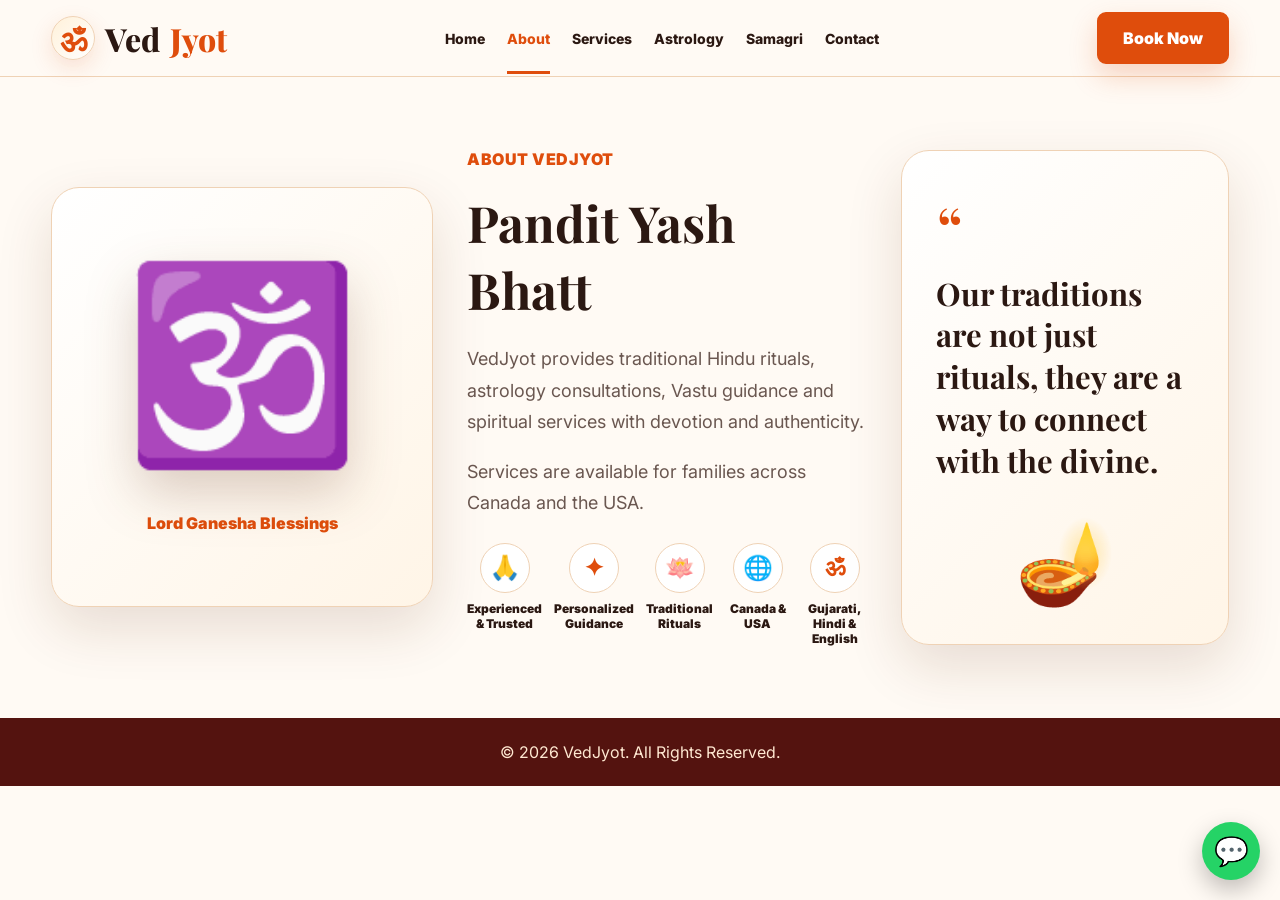
==== commit a1d812b1: "Add files via upload" ====
--- a/about.html
+++ b/about.html
@@ -1,40 +1,3 @@
-<!DOCTYPE html>
-<html lang="en">
-<head>
-<meta charset="UTF-8">
-<meta name="viewport" content="width=device-width, initial-scale=1.0">
-<title>About | VedJyot</title>
-<link rel="stylesheet" href="style.css">
-</head>
-<body>
-
-<header>
-  <div class="container navbar">
-    <a class="logo" href="index.html">ॐ Ved<span>Jyot</span></a>
-    <nav>
-      <a class="" href="index.html">Home</a>
-      <a class="active" href="about.html">About</a>
-      <a class="" href="services.html">Services</a>
-      <a class="" href="astrology.html">Astrology</a>
-      <a class="" href="samagri.html">Samagri</a>
-      <a class="" href="contact.html">Contact</a>
-    </nav>
-    <a class="btn" href="contact.html">Book Now</a>
-  </div>
-</header>
-
-
-<main>
-<section class="page-hero"><div class="container"><h1>About VedJyot</h1><p>Authentic Hindu rituals and spiritual guidance for families across Canada and USA.</p></div></section>
-<section class="section"><div class="container two-col">
-<div class="card"><h3>Our Purpose</h3><p>VedJyot helps families perform important Hindu ceremonies with devotion, clarity and proper guidance.</p></div>
-<div class="card"><h3>Languages</h3><ul><li>Gujarati</li><li>Hindi</li><li>English</li></ul></div>
-</div></section>
-</main>
-
-
-<a class="whatsapp" href="https://wa.me/12267243493">💬</a>
-<footer>© 2026 VedJyot. All Rights Reserved.</footer>
-
-</body>
-</html>+<!DOCTYPE html><html lang="en"><head><meta charset="UTF-8"><meta name="viewport" content="width=device-width, initial-scale=1.0"><title>About | VedJyot</title><link rel="stylesheet" href="style.css"></head><body>
+<header><div class="container navbar"><a class="logo" href="index.html"><span class="mark">ॐ</span> Ved<span>Jyot</span></a><nav><a href="index.html">Home</a><a class="active" href="about.html">About</a><a href="services.html">Services</a><a href="astrology.html">Astrology</a><a href="samagri.html">Samagri</a><a href="contact.html">Contact</a></nav><a class="btn" href="contact.html">Book Now</a></div></header>
+<main><section class="section"><div class="container about-feature"><div class="god-card"><div class="ganesh">🕉️</div><p>Lord Ganesha Blessings</p></div><div class="about-text"><div class="shloka">ABOUT VEDJYOT</div><h2>Pandit Yash Bhatt</h2><p>VedJyot provides traditional Hindu rituals, astrology consultations, Vastu guidance and spiritual services with devotion and authenticity.</p><p>Services are available for families across Canada and the USA.</p><div class="badges"><div class="badge"><b>🙏</b>Experienced<br>& Trusted</div><div class="badge"><b>✦</b>Personalized<br>Guidance</div><div class="badge"><b>🪷</b>Traditional<br>Rituals</div><div class="badge"><b>🌐</b>Canada &<br>USA</div><div class="badge"><b>ॐ</b>Gujarati,<br>Hindi & English</div></div></div><div class="quote-card"><div class="q">“</div><h3>Our traditions are not just rituals, they are a way to connect with the divine.</h3><div class="diya">🪔</div></div></div></section></main><a class="whatsapp" href="https://wa.me/12267243493">💬</a><footer>© 2026 VedJyot. All Rights Reserved.</footer></body></html>
--- a/style.css
+++ b/style.css
@@ -1,219 +1,6 @@
-
-@import url('https://fonts.googleapis.com/css2?family=Playfair+Display:wght@600;700&family=Inter:wght@400;500;600;700;800&display=swap');
-
-:root{
-  --orange:#d94b0b;
-  --gold:#d9a441;
-  --cream:#fff7ea;
-  --light:#fffaf2;
-  --brown:#2c1712;
-  --muted:#67564e;
-  --border:#efd7be;
-  --maroon:#55110d;
-}
-
-*{box-sizing:border-box}
-body{
-  margin:0;
-  font-family:Inter,Arial,sans-serif;
-  background:var(--light);
-  color:var(--brown);
-}
-a{text-decoration:none;color:inherit}
-.container{width:min(1120px,92%);margin:auto}
-
-header{
-  background:#fffaf2;
-  border-bottom:1px solid var(--border);
-  position:sticky;
-  top:0;
-  z-index:10;
-}
-.navbar{
-  min-height:74px;
-  display:flex;
-  align-items:center;
-  justify-content:space-between;
-  gap:20px;
-}
-.logo{
-  font-family:"Playfair Display",serif;
-  font-size:34px;
-  font-weight:700;
-  color:var(--orange);
-}
-.logo span{color:#7b4e2a}
-nav{
-  display:flex;
-  gap:22px;
-  font-weight:700;
-  font-size:14px;
-}
-nav a:hover, nav a.active{color:var(--orange)}
-.btn{
-  display:inline-block;
-  background:var(--orange);
-  color:white;
-  padding:13px 22px;
-  border-radius:8px;
-  font-weight:800;
-}
-.btn.outline{
-  background:white;
-  color:var(--orange);
-  border:2px solid var(--orange);
-}
-
-.hero{
-  padding:95px 0;
-  background:
-    radial-gradient(circle at top left, rgba(217,75,11,.16), transparent 32%),
-    linear-gradient(135deg,#fff0dc,#fffaf2 60%,#ffe2bc);
-  text-align:center;
-}
-.om{
-  font-size:64px;
-  color:var(--orange);
-  margin-bottom:10px;
-}
-.hero h1{
-  font-family:"Playfair Display",serif;
-  font-size:60px;
-  line-height:1.08;
-  margin:0;
-}
-.hero h1 span{color:var(--orange)}
-.hero p{
-  max-width:760px;
-  margin:22px auto;
-  font-size:20px;
-  line-height:1.6;
-  color:var(--muted);
-}
-.actions{
-  display:flex;
-  justify-content:center;
-  gap:16px;
-  flex-wrap:wrap;
-  margin-top:28px;
-}
-
-.page-hero{
-  padding:65px 0;
-  background:linear-gradient(135deg,#fff0dc,#fffaf2);
-  text-align:center;
-  border-bottom:1px solid var(--border);
-}
-.page-hero h1{
-  font-family:"Playfair Display",serif;
-  font-size:46px;
-  margin:0 0 14px;
-}
-.page-hero p{
-  max-width:720px;
-  margin:auto;
-  color:var(--muted);
-  font-size:18px;
-  line-height:1.7;
-}
-.section{padding:60px 0}
-.section-title{
-  font-family:"Playfair Display",serif;
-  text-align:center;
-  font-size:38px;
-  margin:0 0 12px;
-}
-.divider{
-  text-align:center;
-  color:var(--orange);
-  font-size:24px;
-  margin-bottom:30px;
-}
-.grid{
-  display:grid;
-  grid-template-columns:repeat(3,1fr);
-  gap:22px;
-}
-.card{
-  background:white;
-  border:1px solid var(--border);
-  border-radius:16px;
-  padding:28px;
-  box-shadow:0 12px 28px rgba(70,32,12,.08);
-}
-.card .icon{font-size:42px;margin-bottom:12px}
-.card h3{
-  font-family:"Playfair Display",serif;
-  font-size:24px;
-  margin:0 0 10px;
-}
-.card p,.card li{
-  color:var(--muted);
-  line-height:1.7;
-}
-.card ul{padding-left:20px}
-.simple-list{
-  max-width:850px;
-  margin:auto;
-  background:white;
-  border:1px solid var(--border);
-  border-radius:16px;
-  padding:30px;
-  line-height:2;
-}
-.two-col{
-  display:grid;
-  grid-template-columns:1fr 1fr;
-  gap:24px;
-}
-.contact-box{
-  background:linear-gradient(135deg,var(--orange),#f08b22);
-  color:white;
-  padding:55px 0;
-}
-.contact-box h2{
-  font-family:"Playfair Display",serif;
-  font-size:38px;
-  margin-top:0;
-}
-.contact-box a{font-weight:800}
-form{
-  background:white;
-  color:var(--brown);
-  border-radius:16px;
-  padding:28px;
-}
-input,select,textarea{
-  width:100%;
-  padding:14px;
-  border:1px solid var(--border);
-  border-radius:8px;
-  margin-bottom:14px;
-  font-family:inherit;
-}
-textarea{height:120px}
-footer{
-  background:var(--maroon);
-  color:#ffe8d1;
-  text-align:center;
-  padding:24px;
-}
-.whatsapp{
-  position:fixed;
-  right:20px;
-  bottom:20px;
-  background:#25D366;
-  color:white;
-  width:56px;
-  height:56px;
-  border-radius:50%;
-  display:grid;
-  place-items:center;
-  font-size:28px;
-  box-shadow:0 10px 25px rgba(0,0,0,.25);
-}
-@media(max-width:900px){
-  nav{display:none}
-  .hero h1{font-size:42px}
-  .grid,.two-col{grid-template-columns:1fr}
-}
+@import url('https://fonts.googleapis.com/css2?family=Playfair+Display:wght@600;700;800&family=Inter:wght@400;500;600;700;800;900&display=swap');
+:root{--orange:#df4d0c;--orange2:#f07818;--gold:#d9a441;--cream:#fff7ec;--light:#fffaf4;--brown:#2b1812;--muted:#6a5750;--border:#efd2b5;--maroon:#54130f;--shadow:0 22px 55px rgba(92,43,14,.14)}
+*{box-sizing:border-box}body{margin:0;font-family:Inter,Arial,sans-serif;background:var(--light);color:var(--brown)}a{text-decoration:none;color:inherit}.container{width:min(1180px,92%);margin:auto}
+header{background:rgba(255,250,244,.94);backdrop-filter:blur(12px);border-bottom:1px solid var(--border);position:sticky;top:0;z-index:20}.navbar{min-height:76px;display:flex;align-items:center;justify-content:space-between;gap:20px}.logo{display:flex;align-items:center;gap:10px;font-family:'Playfair Display',serif;font-size:32px;font-weight:800;color:var(--brown)}.logo .mark{width:44px;height:44px;border-radius:50%;display:grid;place-items:center;color:var(--orange);background:linear-gradient(135deg,#fff1d9,#fff);border:1px solid var(--border);box-shadow:0 8px 22px rgba(217,75,11,.15)}.logo span{color:var(--orange)}nav{display:flex;gap:22px;font-weight:800;font-size:14px}nav a{padding:28px 0 24px;border-bottom:3px solid transparent}nav a:hover,nav a.active{color:var(--orange);border-color:var(--orange)}.btn{display:inline-flex;align-items:center;gap:8px;background:var(--orange);color:#fff;padding:14px 24px;border-radius:9px;font-weight:900;box-shadow:0 12px 28px rgba(217,75,11,.22);border:2px solid var(--orange)}.btn.outline{background:#fff;color:var(--orange);box-shadow:none}.btn:hover{transform:translateY(-1px)}
+.hero{position:relative;overflow:hidden;background:radial-gradient(circle at 85% 18%,rgba(217,164,65,.18),transparent 28%),linear-gradient(110deg,#fffaf4 0%,#fff1df 52%,#ffe2bd 100%);padding:86px 0 72px}.hero:before{content:'ॐ';position:absolute;right:7%;top:16%;font-family:'Playfair Display',serif;font-size:190px;color:rgba(217,75,11,.08)}.hero-grid{display:grid;grid-template-columns:1fr 1.05fr;gap:46px;align-items:center}.shloka{color:var(--orange);font-weight:900;letter-spacing:.5px;margin-bottom:20px}.hero h1{font-family:'Playfair Display',serif;font-size:68px;line-height:1.04;margin:0}.hero h1 span{color:var(--orange)}.hero p{font-size:20px;line-height:1.7;color:var(--muted);max-width:620px}.serving{font-size:22px!important;color:var(--brown)!important;font-weight:900}.actions{display:flex;gap:16px;flex-wrap:wrap;margin-top:24px}.hero-art{min-height:470px;border-radius:34px;background:linear-gradient(135deg,rgba(255,255,255,.65),rgba(255,244,224,.88));box-shadow:var(--shadow);border:1px solid var(--border);display:grid;place-items:center;position:relative;overflow:hidden}.mandala{position:absolute;inset:auto -90px -110px auto;width:360px;height:360px;border-radius:50%;background:repeating-conic-gradient(from 0deg,rgba(217,75,11,.08) 0deg 8deg,transparent 8deg 16deg);opacity:.9}.kalash{position:relative;text-align:center;z-index:2}.kalash .coconut{font-size:88px;filter:drop-shadow(0 12px 15px rgba(0,0,0,.18))}.kalash .pot{font-size:160px;line-height:.78;filter:drop-shadow(0 18px 22px rgba(92,43,14,.23))}.kalash .flowers{font-size:54px}.diya-big{position:absolute;right:44px;bottom:58px;font-size:94px;z-index:2}.lotus{position:absolute;right:18px;bottom:8px;font-size:72px;z-index:2}.section{padding:72px 0}.section-title{text-align:center;font-family:'Playfair Display',serif;font-size:44px;margin:0 0 10px}.sub{text-align:center;color:var(--muted);margin:0 auto 32px;max-width:680px}.divider{text-align:center;color:var(--orange);font-size:22px;margin-bottom:30px}.grid{display:grid;grid-template-columns:repeat(3,1fr);gap:22px}.services-grid{grid-template-columns:repeat(4,1fr)}.card{background:#fff;border:1px solid var(--border);border-radius:18px;padding:28px;box-shadow:0 14px 34px rgba(70,32,12,.08);transition:.2s}.card:hover{transform:translateY(-4px);box-shadow:var(--shadow)}.card .icon{width:66px;height:66px;display:grid;place-items:center;border-radius:50%;background:linear-gradient(135deg,#fff0d8,#fff);border:1px solid var(--border);font-size:34px;margin-bottom:15px}.card h3{font-family:'Playfair Display',serif;font-size:25px;margin:0 0 10px}.card p,.card li{color:var(--muted);line-height:1.7}.page-hero{padding:74px 0;background:linear-gradient(135deg,#fff1dc,#fffaf4);text-align:center;border-bottom:1px solid var(--border)}.page-hero h1{font-family:'Playfair Display',serif;font-size:52px;margin:0 0 12px}.page-hero p{max-width:760px;margin:auto;color:var(--muted);font-size:18px;line-height:1.7}.about-feature{display:grid;grid-template-columns:1.05fr 1.1fr .9fr;gap:34px;align-items:center}.god-card,.quote-card{border:1px solid var(--border);border-radius:28px;box-shadow:var(--shadow);min-height:420px;background:linear-gradient(135deg,#fff,#fff5e7);padding:34px;position:relative;overflow:hidden}.god-card{display:grid;place-items:center;text-align:center}.ganesh{font-size:190px;filter:drop-shadow(0 22px 26px rgba(92,43,14,.22))}.god-card p{font-weight:900;color:var(--orange);margin-top:-10px}.about-text h2{font-family:'Playfair Display',serif;font-size:50px;margin:10px 0 20px}.about-text p{color:var(--muted);line-height:1.75;font-size:18px}.badges{display:grid;grid-template-columns:repeat(5,1fr);gap:12px;margin-top:24px}.badge{text-align:center;font-size:12px;font-weight:900}.badge b{display:grid;place-items:center;margin:0 auto 8px;width:50px;height:50px;border-radius:50%;border:1px solid var(--border);background:#fff;color:var(--orange);font-size:24px}.quote-card{display:flex;flex-direction:column;justify-content:center}.quote-card .q{font-size:66px;color:var(--orange);font-family:'Playfair Display',serif}.quote-card h3{font-family:'Playfair Display',serif;font-size:31px;line-height:1.35;margin:0}.quote-card .diya{font-size:80px;margin-top:30px;text-align:center}.two-col{display:grid;grid-template-columns:1fr 1fr;gap:24px}.simple-list{max-width:900px;background:white;border:1px solid var(--border);border-radius:18px;padding:35px;box-shadow:var(--shadow);line-height:2}.contact-box{background:linear-gradient(135deg,var(--orange),#f08b22);color:white;padding:60px 0}.contact-box h2{font-family:'Playfair Display',serif;font-size:40px;margin-top:0}.contact-box a{font-weight:900}form{background:white;color:var(--brown);border-radius:18px;padding:28px;box-shadow:var(--shadow)}input,select,textarea{width:100%;padding:15px;border:1px solid var(--border);border-radius:9px;margin-bottom:14px;font-family:inherit}textarea{height:125px}footer{background:var(--maroon);color:#ffe8d1;text-align:center;padding:24px}.whatsapp{position:fixed;right:20px;bottom:20px;background:#25D366;color:white;width:58px;height:58px;border-radius:50%;display:grid;place-items:center;font-size:28px;box-shadow:0 10px 25px rgba(0,0,0,.25);z-index:30}
+@media(max-width:960px){nav{display:none}.hero-grid,.about-feature,.two-col{grid-template-columns:1fr}.hero h1{font-size:44px}.hero-art{min-height:350px}.grid,.services-grid{grid-template-columns:1fr}.badges{grid-template-columns:repeat(2,1fr)}}
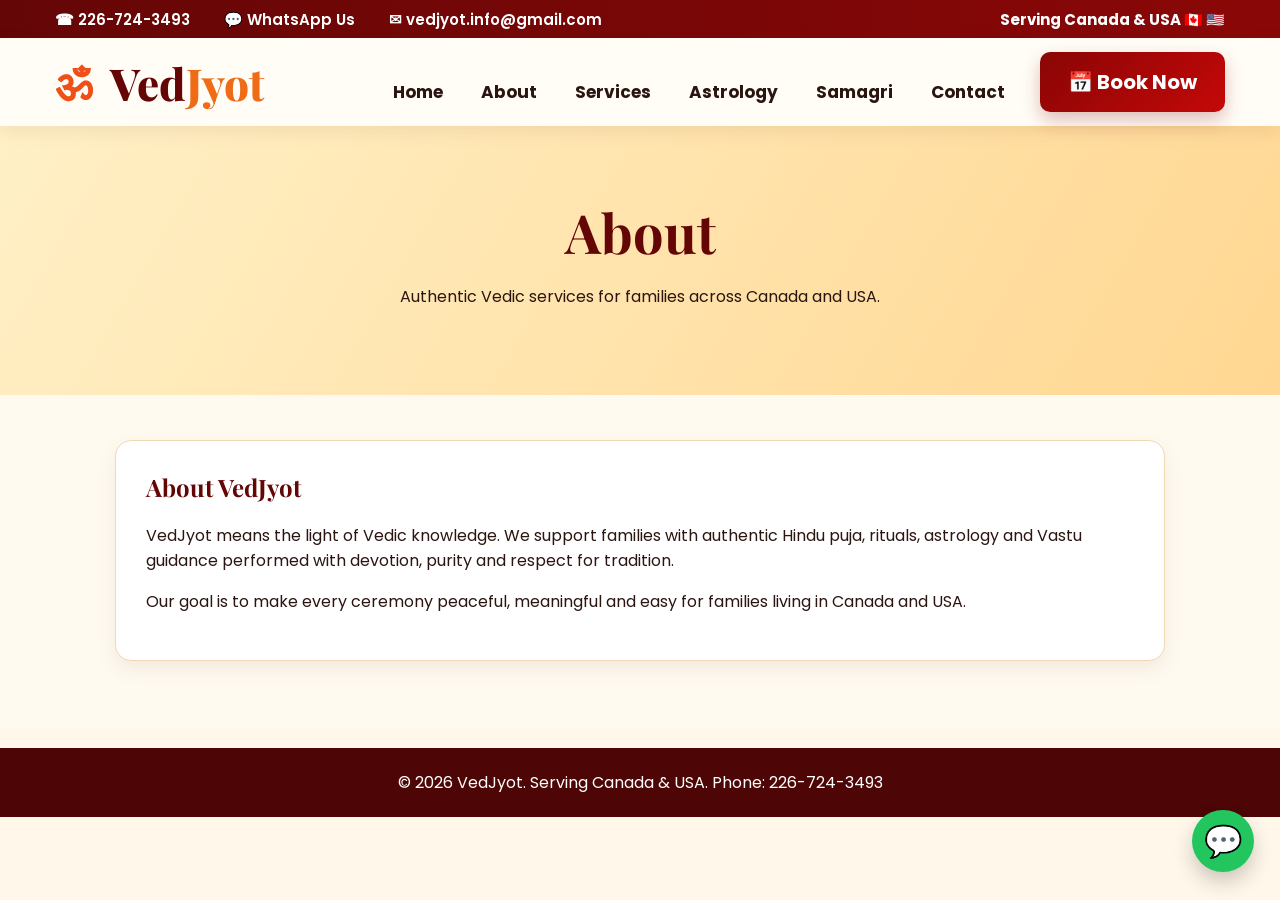
==== commit f012e211: "Add files via upload" ====
--- a/about.html
+++ b/about.html
@@ -1,3 +1,6 @@
 <!DOCTYPE html><html lang="en"><head><meta charset="UTF-8"><meta name="viewport" content="width=device-width, initial-scale=1.0"><title>About | VedJyot</title><link rel="stylesheet" href="style.css"></head><body>
-<header><div class="container navbar"><a class="logo" href="index.html"><span class="mark">ॐ</span> Ved<span>Jyot</span></a><nav><a href="index.html">Home</a><a class="active" href="about.html">About</a><a href="services.html">Services</a><a href="astrology.html">Astrology</a><a href="samagri.html">Samagri</a><a href="contact.html">Contact</a></nav><a class="btn" href="contact.html">Book Now</a></div></header>
-<main><section class="section"><div class="container about-feature"><div class="god-card"><div class="ganesh">🕉️</div><p>Lord Ganesha Blessings</p></div><div class="about-text"><div class="shloka">ABOUT VEDJYOT</div><h2>Pandit Yash Bhatt</h2><p>VedJyot provides traditional Hindu rituals, astrology consultations, Vastu guidance and spiritual services with devotion and authenticity.</p><p>Services are available for families across Canada and the USA.</p><div class="badges"><div class="badge"><b>🙏</b>Experienced<br>& Trusted</div><div class="badge"><b>✦</b>Personalized<br>Guidance</div><div class="badge"><b>🪷</b>Traditional<br>Rituals</div><div class="badge"><b>🌐</b>Canada &<br>USA</div><div class="badge"><b>ॐ</b>Gujarati,<br>Hindi & English</div></div></div><div class="quote-card"><div class="q">“</div><h3>Our traditions are not just rituals, they are a way to connect with the divine.</h3><div class="diya">🪔</div></div></div></section></main><a class="whatsapp" href="https://wa.me/12267243493">💬</a><footer>© 2026 VedJyot. All Rights Reserved.</footer></body></html>
+<div class="topbar"><span>☎ 226-724-3493</span><span>💬 WhatsApp Us</span><span>✉ vedjyot.info@gmail.com</span><strong>Serving Canada & USA 🇨🇦 🇺🇸</strong></div>
+<header class="site-header"><a class="logo" href="index.html"><span>ॐ</span> Ved<span>Jyot</span></a><nav><a href="index.html">Home</a><a href="about.html">About</a><a href="services.html">Services</a><a href="astrology.html">Astrology</a><a href="samagri.html">Samagri</a><a href="contact.html">Contact</a></nav><a class="book-btn" href="contact.html">📅 Book Now</a></header>
+<main><section class="page-hero"><h1>About</h1><p>Authentic Vedic services for families across Canada and USA.</p></section><section class="content">
+<div class="content-card"><h2>About VedJyot</h2><p>VedJyot means the light of Vedic knowledge. We support families with authentic Hindu puja, rituals, astrology and Vastu guidance performed with devotion, purity and respect for tradition.</p><p>Our goal is to make every ceremony peaceful, meaningful and easy for families living in Canada and USA.</p></div>
+</section></main><a class="floating-whatsapp" href="https://wa.me/12267243493">💬</a><footer>© 2026 VedJyot. Serving Canada & USA. Phone: 226-724-3493</footer></body></html>
--- a/style.css
+++ b/style.css
@@ -1,6 +1,3 @@
-@import url('https://fonts.googleapis.com/css2?family=Playfair+Display:wght@600;700;800&family=Inter:wght@400;500;600;700;800;900&display=swap');
-:root{--orange:#df4d0c;--orange2:#f07818;--gold:#d9a441;--cream:#fff7ec;--light:#fffaf4;--brown:#2b1812;--muted:#6a5750;--border:#efd2b5;--maroon:#54130f;--shadow:0 22px 55px rgba(92,43,14,.14)}
-*{box-sizing:border-box}body{margin:0;font-family:Inter,Arial,sans-serif;background:var(--light);color:var(--brown)}a{text-decoration:none;color:inherit}.container{width:min(1180px,92%);margin:auto}
-header{background:rgba(255,250,244,.94);backdrop-filter:blur(12px);border-bottom:1px solid var(--border);position:sticky;top:0;z-index:20}.navbar{min-height:76px;display:flex;align-items:center;justify-content:space-between;gap:20px}.logo{display:flex;align-items:center;gap:10px;font-family:'Playfair Display',serif;font-size:32px;font-weight:800;color:var(--brown)}.logo .mark{width:44px;height:44px;border-radius:50%;display:grid;place-items:center;color:var(--orange);background:linear-gradient(135deg,#fff1d9,#fff);border:1px solid var(--border);box-shadow:0 8px 22px rgba(217,75,11,.15)}.logo span{color:var(--orange)}nav{display:flex;gap:22px;font-weight:800;font-size:14px}nav a{padding:28px 0 24px;border-bottom:3px solid transparent}nav a:hover,nav a.active{color:var(--orange);border-color:var(--orange)}.btn{display:inline-flex;align-items:center;gap:8px;background:var(--orange);color:#fff;padding:14px 24px;border-radius:9px;font-weight:900;box-shadow:0 12px 28px rgba(217,75,11,.22);border:2px solid var(--orange)}.btn.outline{background:#fff;color:var(--orange);box-shadow:none}.btn:hover{transform:translateY(-1px)}
-.hero{position:relative;overflow:hidden;background:radial-gradient(circle at 85% 18%,rgba(217,164,65,.18),transparent 28%),linear-gradient(110deg,#fffaf4 0%,#fff1df 52%,#ffe2bd 100%);padding:86px 0 72px}.hero:before{content:'ॐ';position:absolute;right:7%;top:16%;font-family:'Playfair Display',serif;font-size:190px;color:rgba(217,75,11,.08)}.hero-grid{display:grid;grid-template-columns:1fr 1.05fr;gap:46px;align-items:center}.shloka{color:var(--orange);font-weight:900;letter-spacing:.5px;margin-bottom:20px}.hero h1{font-family:'Playfair Display',serif;font-size:68px;line-height:1.04;margin:0}.hero h1 span{color:var(--orange)}.hero p{font-size:20px;line-height:1.7;color:var(--muted);max-width:620px}.serving{font-size:22px!important;color:var(--brown)!important;font-weight:900}.actions{display:flex;gap:16px;flex-wrap:wrap;margin-top:24px}.hero-art{min-height:470px;border-radius:34px;background:linear-gradient(135deg,rgba(255,255,255,.65),rgba(255,244,224,.88));box-shadow:var(--shadow);border:1px solid var(--border);display:grid;place-items:center;position:relative;overflow:hidden}.mandala{position:absolute;inset:auto -90px -110px auto;width:360px;height:360px;border-radius:50%;background:repeating-conic-gradient(from 0deg,rgba(217,75,11,.08) 0deg 8deg,transparent 8deg 16deg);opacity:.9}.kalash{position:relative;text-align:center;z-index:2}.kalash .coconut{font-size:88px;filter:drop-shadow(0 12px 15px rgba(0,0,0,.18))}.kalash .pot{font-size:160px;line-height:.78;filter:drop-shadow(0 18px 22px rgba(92,43,14,.23))}.kalash .flowers{font-size:54px}.diya-big{position:absolute;right:44px;bottom:58px;font-size:94px;z-index:2}.lotus{position:absolute;right:18px;bottom:8px;font-size:72px;z-index:2}.section{padding:72px 0}.section-title{text-align:center;font-family:'Playfair Display',serif;font-size:44px;margin:0 0 10px}.sub{text-align:center;color:var(--muted);margin:0 auto 32px;max-width:680px}.divider{text-align:center;color:var(--orange);font-size:22px;margin-bottom:30px}.grid{display:grid;grid-template-columns:repeat(3,1fr);gap:22px}.services-grid{grid-template-columns:repeat(4,1fr)}.card{background:#fff;border:1px solid var(--border);border-radius:18px;padding:28px;box-shadow:0 14px 34px rgba(70,32,12,.08);transition:.2s}.card:hover{transform:translateY(-4px);box-shadow:var(--shadow)}.card .icon{width:66px;height:66px;display:grid;place-items:center;border-radius:50%;background:linear-gradient(135deg,#fff0d8,#fff);border:1px solid var(--border);font-size:34px;margin-bottom:15px}.card h3{font-family:'Playfair Display',serif;font-size:25px;margin:0 0 10px}.card p,.card li{color:var(--muted);line-height:1.7}.page-hero{padding:74px 0;background:linear-gradient(135deg,#fff1dc,#fffaf4);text-align:center;border-bottom:1px solid var(--border)}.page-hero h1{font-family:'Playfair Display',serif;font-size:52px;margin:0 0 12px}.page-hero p{max-width:760px;margin:auto;color:var(--muted);font-size:18px;line-height:1.7}.about-feature{display:grid;grid-template-columns:1.05fr 1.1fr .9fr;gap:34px;align-items:center}.god-card,.quote-card{border:1px solid var(--border);border-radius:28px;box-shadow:var(--shadow);min-height:420px;background:linear-gradient(135deg,#fff,#fff5e7);padding:34px;position:relative;overflow:hidden}.god-card{display:grid;place-items:center;text-align:center}.ganesh{font-size:190px;filter:drop-shadow(0 22px 26px rgba(92,43,14,.22))}.god-card p{font-weight:900;color:var(--orange);margin-top:-10px}.about-text h2{font-family:'Playfair Display',serif;font-size:50px;margin:10px 0 20px}.about-text p{color:var(--muted);line-height:1.75;font-size:18px}.badges{display:grid;grid-template-columns:repeat(5,1fr);gap:12px;margin-top:24px}.badge{text-align:center;font-size:12px;font-weight:900}.badge b{display:grid;place-items:center;margin:0 auto 8px;width:50px;height:50px;border-radius:50%;border:1px solid var(--border);background:#fff;color:var(--orange);font-size:24px}.quote-card{display:flex;flex-direction:column;justify-content:center}.quote-card .q{font-size:66px;color:var(--orange);font-family:'Playfair Display',serif}.quote-card h3{font-family:'Playfair Display',serif;font-size:31px;line-height:1.35;margin:0}.quote-card .diya{font-size:80px;margin-top:30px;text-align:center}.two-col{display:grid;grid-template-columns:1fr 1fr;gap:24px}.simple-list{max-width:900px;background:white;border:1px solid var(--border);border-radius:18px;padding:35px;box-shadow:var(--shadow);line-height:2}.contact-box{background:linear-gradient(135deg,var(--orange),#f08b22);color:white;padding:60px 0}.contact-box h2{font-family:'Playfair Display',serif;font-size:40px;margin-top:0}.contact-box a{font-weight:900}form{background:white;color:var(--brown);border-radius:18px;padding:28px;box-shadow:var(--shadow)}input,select,textarea{width:100%;padding:15px;border:1px solid var(--border);border-radius:9px;margin-bottom:14px;font-family:inherit}textarea{height:125px}footer{background:var(--maroon);color:#ffe8d1;text-align:center;padding:24px}.whatsapp{position:fixed;right:20px;bottom:20px;background:#25D366;color:white;width:58px;height:58px;border-radius:50%;display:grid;place-items:center;font-size:28px;box-shadow:0 10px 25px rgba(0,0,0,.25);z-index:30}
-@media(max-width:960px){nav{display:none}.hero-grid,.about-feature,.two-col{grid-template-columns:1fr}.hero h1{font-size:44px}.hero-art{min-height:350px}.grid,.services-grid{grid-template-columns:1fr}.badges{grid-template-columns:repeat(2,1fr)}}
+@import url('https://fonts.googleapis.com/css2?family=Playfair+Display:wght@700;800&family=Poppins:wght@400;500;600;700&display=swap');
+:root{--maroon:#650606;--deep:#430404;--orange:#ef6b16;--gold:#f6c345;--cream:#fff7e8;--light:#fffaf0;--text:#2a1510;}
+*{box-sizing:border-box}body{margin:0;font-family:Poppins,Arial,sans-serif;color:var(--text);background:#fff8ea}a{text-decoration:none;color:inherit}.topbar{height:38px;background:linear-gradient(90deg,#650606,#8b0707);color:#fff;display:flex;align-items:center;gap:34px;padding:0 55px;font-weight:600;font-size:15px}.topbar strong{margin-left:auto}.site-header{height:88px;background:#fffdf6;display:flex;align-items:center;padding:0 55px;gap:35px;box-shadow:0 5px 18px rgba(80,20,0,.08);position:sticky;top:0;z-index:10}.logo{font-family:'Playfair Display',serif;font-size:44px;font-weight:800;color:var(--maroon);white-space:nowrap}.logo span:first-child{color:#f04f18;margin-right:8px}.logo span:last-child{color:var(--orange)}nav{display:flex;gap:38px;margin-left:auto;align-items:center;font-weight:700;font-size:17px}nav a{padding:31px 0 9px;border-bottom:3px solid transparent}nav a.active,nav a:hover{color:var(--maroon);border-color:var(--maroon)}.book-btn{background:linear-gradient(135deg,#8a0505,#c40808);color:#fff;font-weight:700;border-radius:10px;padding:15px 28px;font-size:20px;box-shadow:0 8px 18px rgba(130,0,0,.25)}.hero{min-height:415px;background:radial-gradient(circle at 48% 25%,rgba(255,255,255,.8),transparent 25%),linear-gradient(90deg,#fff2cb 0%,#ffe0a0 47%,#ffd88e 100%);display:grid;grid-template-columns:1fr 1fr;align-items:center;overflow:hidden;position:relative}.hero:before,.services-preview:before{content:"";position:absolute;inset:0;background-image:radial-gradient(circle at 10% 80%,rgba(255,255,255,.45),transparent 18%),radial-gradient(circle at 90% 20%,rgba(255,255,255,.35),transparent 15%);pointer-events:none}.hero-text{padding-left:130px;position:relative;z-index:1;text-align:center}.eyebrow{font-family:'Playfair Display',serif;font-size:34px;font-weight:800;color:var(--maroon);margin:0}.hero h1{font-family:'Playfair Display',serif;font-size:118px;line-height:.9;margin:0;color:var(--maroon);letter-spacing:-2px}.hero h1 span{color:var(--orange)}.divider{height:18px;max-width:460px;margin:20px auto;background:linear-gradient(90deg,transparent,var(--orange),transparent);opacity:.7}.hero h2{font-family:'Playfair Display',serif;color:#5a0707;font-size:27px;margin:0 0 14px}.hero p{font-size:22px;font-weight:600;line-height:1.35;margin:0 auto 22px;max-width:560px}.hero-actions{display:flex;justify-content:center;gap:18px;flex-wrap:wrap}.hero-actions a{border-radius:10px;padding:15px 26px;font-size:21px;font-weight:800;box-shadow:0 8px 20px rgba(98,0,0,.18)}.call{background:linear-gradient(135deg,#9d0909,#c30b0b);color:#fff}.whatsapp{background:linear-gradient(135deg,#ffd950,#f2b725);color:#3a1b00}.hero-art{height:100%;position:relative;min-height:410px}.kalash{position:absolute;right:210px;top:85px;width:210px;height:210px;border-radius:45% 45% 48% 48%;background:radial-gradient(circle at 35% 30%,#fff4b5,#d87013 33%,#8c3d06 73%,#5a2203);box-shadow:inset 0 -18px 25px rgba(0,0,0,.25),0 22px 40px rgba(98,32,0,.25);display:flex;align-items:center;justify-content:center;color:#c40000;font-size:72px;font-weight:800}.kalash:before{content:"";position:absolute;top:-42px;width:220px;height:95px;border-radius:50% 50% 10% 10%;background:radial-gradient(ellipse at center,#864100,#b1600f 65%,transparent 66%);clip-path:polygon(50% 0,70% 45%,98% 25%,72% 78%,86% 100%,50% 83%,14% 100%,28% 78%,2% 25%,30% 45%)}.diya{position:absolute;left:70px;bottom:48px;font-size:86px;filter:drop-shadow(0 12px 15px rgba(80,20,0,.25))}.books{position:absolute;right:55px;bottom:52px;background:linear-gradient(#6d130c,#a92812);color:#ffd24a;border-radius:9px;transform:skew(-7deg);padding:18px 26px;font-family:'Playfair Display',serif;font-weight:800;font-size:21px;line-height:1.55;box-shadow:0 14px 30px rgba(65,0,0,.25)}.garland{position:absolute;top:0;width:170px;height:100px;background:radial-gradient(circle,#f28a1d 0 35%,transparent 37%) 0 0/42px 42px}.garland.left{left:0}.garland.right{right:0}.services-preview{position:relative;padding:14px 90px 18px;background:#fffaf0}.services-preview h3{text-align:center;font-family:'Playfair Display',serif;color:var(--maroon);font-size:38px;margin:0 0 12px}.services-preview h3 span{font-size:22px;color:var(--orange)}.service-grid{display:grid;grid-template-columns:repeat(6,1fr);gap:18px}.service-grid article{background:rgba(255,255,255,.82);border:1px solid #f2d6ab;border-radius:14px;min-height:180px;text-align:center;padding:22px 14px;box-shadow:0 8px 18px rgba(120,50,0,.09)}.service-grid article div{font-size:48px}.service-grid h4{font-size:20px;color:#650606;margin:9px 0 8px;line-height:1.1}.service-grid p{font-size:15px;line-height:1.35;margin:0}.about-band{margin:16px 90px 0;background:linear-gradient(90deg,#690808,#8b110c,#650606);color:#fff;border-radius:14px;min-height:170px;display:grid;grid-template-columns:230px 1.4fr 2.1fr;align-items:center;overflow:visible;padding:0 28px;box-shadow:0 10px 26px rgba(80,0,0,.2)}.portrait{width:170px;height:170px;border-radius:50%;background:radial-gradient(circle,#fff5c9,#d98c20);display:flex;align-items:center;justify-content:center;font-size:88px;border:7px solid #d99a23;margin-top:5px}.about-copy h3{font-family:'Playfair Display',serif;color:#ffe04c;font-size:32px;margin:0 0 8px}.about-copy p{font-size:16px;line-height:1.35;margin:0 0 10px;max-width:430px}.about-copy a{display:inline-block;background:#7a0808;border:1px solid #ffca40;color:#ffe04c;padding:8px 32px;border-radius:24px;font-weight:700}.trust-items{display:grid;grid-template-columns:repeat(4,1fr);gap:18px;text-align:center;border-left:1px solid rgba(255,220,120,.3);padding-left:30px}.trust-items div{font-size:45px;color:#ffe04c}.trust-items strong{display:block;color:#fff;font-size:18px;line-height:1.1;margin-top:8px}.blessing{text-align:center;color:#650606;background:#fffdf7;margin:-4px auto 0;width:max-content;padding:10px 30px;border-radius:22px;border:1px solid #f2cd7d;font-weight:600}.blessing span{font-size:24px;color:var(--orange)}.floating-whatsapp{position:fixed;right:26px;bottom:28px;width:62px;height:62px;border-radius:50%;background:#22c55e;color:#fff;display:flex;align-items:center;justify-content:center;font-size:31px;box-shadow:0 10px 20px rgba(0,0,0,.2);z-index:20}footer{text-align:center;padding:22px;background:#4d0505;color:#fff;margin-top:20px}.page-hero{padding:70px 9%;background:linear-gradient(120deg,#fff0c6,#ffd792);text-align:center}.page-hero h1{font-family:'Playfair Display',serif;color:#650606;font-size:54px;margin:0 0 12px}.content{padding:45px 9%;background:#fffaf0}.content-card{background:#fff;border:1px solid #f1d9b3;border-radius:16px;padding:30px;margin-bottom:22px;box-shadow:0 8px 20px rgba(90,40,0,.08)}.content-card h2{font-family:'Playfair Display',serif;color:#650606;margin-top:0}.list{columns:2}.contact-box{display:grid;grid-template-columns:1fr 1fr;gap:25px}@media(max-width:1000px){.topbar{display:none}.site-header{height:auto;flex-wrap:wrap;padding:15px 24px}.logo{font-size:34px}nav{order:3;width:100%;gap:16px;overflow:auto;margin:0}.book-btn{margin-left:auto}.hero{grid-template-columns:1fr}.hero-text{padding:48px 22px}.hero h1{font-size:76px}.hero-art{display:none}.service-grid{grid-template-columns:repeat(2,1fr)}.services-preview{padding:28px 20px}.about-band{margin:20px;grid-template-columns:1fr;text-align:center;padding:25px}.portrait{margin:auto}.trust-items{grid-template-columns:repeat(2,1fr);border-left:0;padding-left:0}.contact-box{grid-template-columns:1fr}.list{columns:1}}
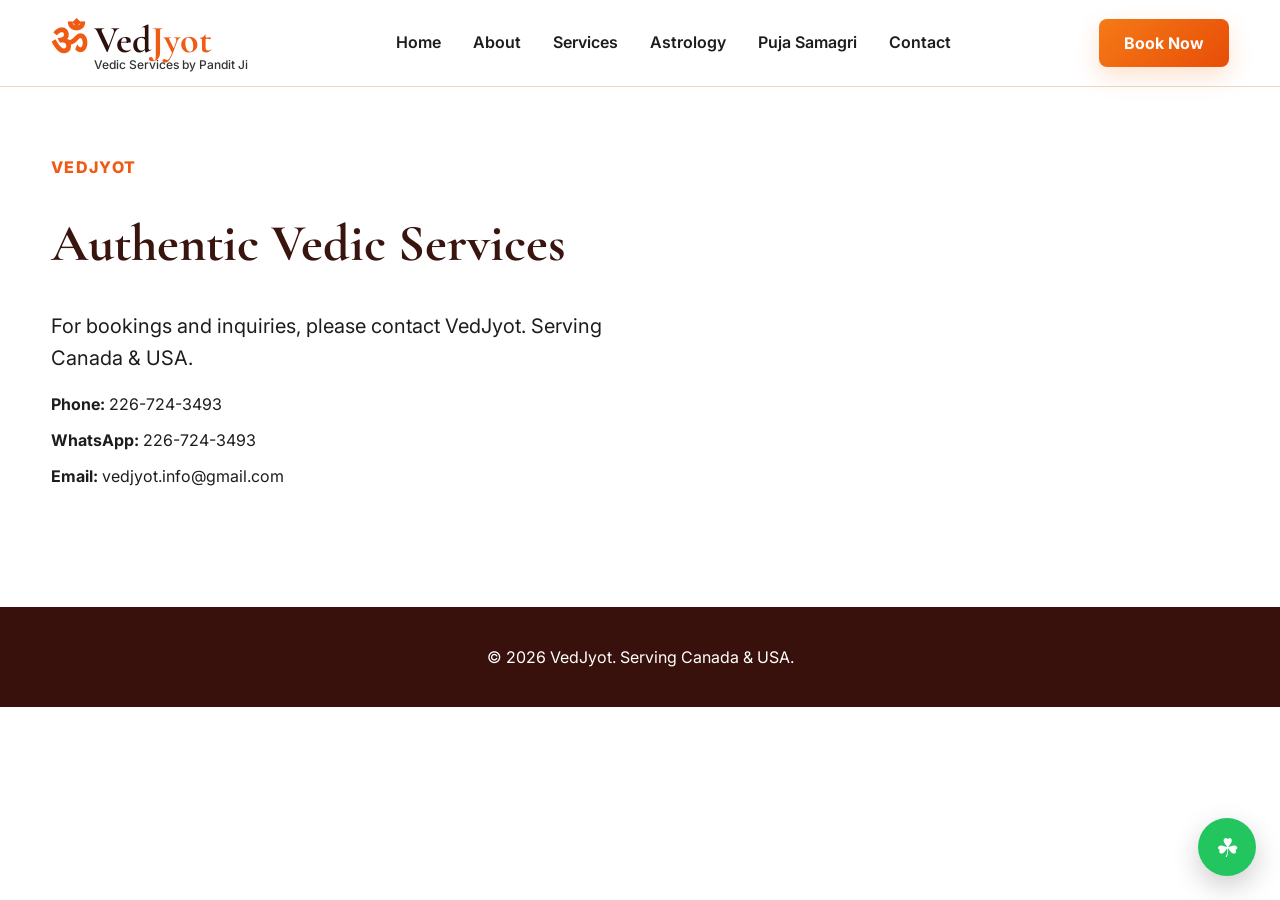
==== commit 91c8f331: "Add files via upload" ====
--- a/about.html
+++ b/about.html
@@ -1,6 +1 @@
-<!DOCTYPE html><html lang="en"><head><meta charset="UTF-8"><meta name="viewport" content="width=device-width, initial-scale=1.0"><title>About | VedJyot</title><link rel="stylesheet" href="style.css"></head><body>
-<div class="topbar"><span>☎ 226-724-3493</span><span>💬 WhatsApp Us</span><span>✉ vedjyot.info@gmail.com</span><strong>Serving Canada & USA 🇨🇦 🇺🇸</strong></div>
-<header class="site-header"><a class="logo" href="index.html"><span>ॐ</span> Ved<span>Jyot</span></a><nav><a href="index.html">Home</a><a href="about.html">About</a><a href="services.html">Services</a><a href="astrology.html">Astrology</a><a href="samagri.html">Samagri</a><a href="contact.html">Contact</a></nav><a class="book-btn" href="contact.html">📅 Book Now</a></header>
-<main><section class="page-hero"><h1>About</h1><p>Authentic Vedic services for families across Canada and USA.</p></section><section class="content">
-<div class="content-card"><h2>About VedJyot</h2><p>VedJyot means the light of Vedic knowledge. We support families with authentic Hindu puja, rituals, astrology and Vastu guidance performed with devotion, purity and respect for tradition.</p><p>Our goal is to make every ceremony peaceful, meaningful and easy for families living in Canada and USA.</p></div>
-</section></main><a class="floating-whatsapp" href="https://wa.me/12267243493">💬</a><footer>© 2026 VedJyot. Serving Canada & USA. Phone: 226-724-3493</footer></body></html>
+<!DOCTYPE html><html lang="en"><head><meta charset="UTF-8"><meta name="viewport" content="width=device-width, initial-scale=1.0"><title>VedJyot</title><link rel="stylesheet" href="style.css"><link href="https://fonts.googleapis.com/css2?family=Cormorant+Garamond:wght@600;700&family=Inter:wght@400;500;600;700&display=swap" rel="stylesheet"></head><body><header class="site-header"><div class="container nav"><a class="logo" href="index.html"><span class="om">ॐ</span><span>Ved<span>Jyot</span></span><small>Vedic Services by Pandit Ji</small></a><nav><a href="index.html">Home</a><a href="about.html">About</a><a href="services.html">Services</a><a href="astrology.html">Astrology</a><a href="samagri.html">Puja Samagri</a><a href="contact.html">Contact</a></nav><a class="book" href="contact.html">Book Now</a></div></header><main class="container" style="padding:70px 0;min-height:520px"><p class="eyebrow">VEDJYOT</p><h1 style="font-family:'Cormorant Garamond',serif;font-size:52px;color:#3a1510">Authentic Vedic Services</h1><p class="lead">For bookings and inquiries, please contact VedJyot. Serving Canada & USA.</p><p><b>Phone:</b> 226-724-3493</p><p><b>WhatsApp:</b> 226-724-3493</p><p><b>Email:</b> vedjyot.info@gmail.com</p></main><a class="whatsapp" href="https://wa.me/12267243493">☘</a><footer><p>© 2026 VedJyot. Serving Canada & USA.</p></footer></body></html>
--- a/style.css
+++ b/style.css
@@ -1,3 +1 @@
-@import url('https://fonts.googleapis.com/css2?family=Playfair+Display:wght@700;800&family=Poppins:wght@400;500;600;700&display=swap');
-:root{--maroon:#650606;--deep:#430404;--orange:#ef6b16;--gold:#f6c345;--cream:#fff7e8;--light:#fffaf0;--text:#2a1510;}
-*{box-sizing:border-box}body{margin:0;font-family:Poppins,Arial,sans-serif;color:var(--text);background:#fff8ea}a{text-decoration:none;color:inherit}.topbar{height:38px;background:linear-gradient(90deg,#650606,#8b0707);color:#fff;display:flex;align-items:center;gap:34px;padding:0 55px;font-weight:600;font-size:15px}.topbar strong{margin-left:auto}.site-header{height:88px;background:#fffdf6;display:flex;align-items:center;padding:0 55px;gap:35px;box-shadow:0 5px 18px rgba(80,20,0,.08);position:sticky;top:0;z-index:10}.logo{font-family:'Playfair Display',serif;font-size:44px;font-weight:800;color:var(--maroon);white-space:nowrap}.logo span:first-child{color:#f04f18;margin-right:8px}.logo span:last-child{color:var(--orange)}nav{display:flex;gap:38px;margin-left:auto;align-items:center;font-weight:700;font-size:17px}nav a{padding:31px 0 9px;border-bottom:3px solid transparent}nav a.active,nav a:hover{color:var(--maroon);border-color:var(--maroon)}.book-btn{background:linear-gradient(135deg,#8a0505,#c40808);color:#fff;font-weight:700;border-radius:10px;padding:15px 28px;font-size:20px;box-shadow:0 8px 18px rgba(130,0,0,.25)}.hero{min-height:415px;background:radial-gradient(circle at 48% 25%,rgba(255,255,255,.8),transparent 25%),linear-gradient(90deg,#fff2cb 0%,#ffe0a0 47%,#ffd88e 100%);display:grid;grid-template-columns:1fr 1fr;align-items:center;overflow:hidden;position:relative}.hero:before,.services-preview:before{content:"";position:absolute;inset:0;background-image:radial-gradient(circle at 10% 80%,rgba(255,255,255,.45),transparent 18%),radial-gradient(circle at 90% 20%,rgba(255,255,255,.35),transparent 15%);pointer-events:none}.hero-text{padding-left:130px;position:relative;z-index:1;text-align:center}.eyebrow{font-family:'Playfair Display',serif;font-size:34px;font-weight:800;color:var(--maroon);margin:0}.hero h1{font-family:'Playfair Display',serif;font-size:118px;line-height:.9;margin:0;color:var(--maroon);letter-spacing:-2px}.hero h1 span{color:var(--orange)}.divider{height:18px;max-width:460px;margin:20px auto;background:linear-gradient(90deg,transparent,var(--orange),transparent);opacity:.7}.hero h2{font-family:'Playfair Display',serif;color:#5a0707;font-size:27px;margin:0 0 14px}.hero p{font-size:22px;font-weight:600;line-height:1.35;margin:0 auto 22px;max-width:560px}.hero-actions{display:flex;justify-content:center;gap:18px;flex-wrap:wrap}.hero-actions a{border-radius:10px;padding:15px 26px;font-size:21px;font-weight:800;box-shadow:0 8px 20px rgba(98,0,0,.18)}.call{background:linear-gradient(135deg,#9d0909,#c30b0b);color:#fff}.whatsapp{background:linear-gradient(135deg,#ffd950,#f2b725);color:#3a1b00}.hero-art{height:100%;position:relative;min-height:410px}.kalash{position:absolute;right:210px;top:85px;width:210px;height:210px;border-radius:45% 45% 48% 48%;background:radial-gradient(circle at 35% 30%,#fff4b5,#d87013 33%,#8c3d06 73%,#5a2203);box-shadow:inset 0 -18px 25px rgba(0,0,0,.25),0 22px 40px rgba(98,32,0,.25);display:flex;align-items:center;justify-content:center;color:#c40000;font-size:72px;font-weight:800}.kalash:before{content:"";position:absolute;top:-42px;width:220px;height:95px;border-radius:50% 50% 10% 10%;background:radial-gradient(ellipse at center,#864100,#b1600f 65%,transparent 66%);clip-path:polygon(50% 0,70% 45%,98% 25%,72% 78%,86% 100%,50% 83%,14% 100%,28% 78%,2% 25%,30% 45%)}.diya{position:absolute;left:70px;bottom:48px;font-size:86px;filter:drop-shadow(0 12px 15px rgba(80,20,0,.25))}.books{position:absolute;right:55px;bottom:52px;background:linear-gradient(#6d130c,#a92812);color:#ffd24a;border-radius:9px;transform:skew(-7deg);padding:18px 26px;font-family:'Playfair Display',serif;font-weight:800;font-size:21px;line-height:1.55;box-shadow:0 14px 30px rgba(65,0,0,.25)}.garland{position:absolute;top:0;width:170px;height:100px;background:radial-gradient(circle,#f28a1d 0 35%,transparent 37%) 0 0/42px 42px}.garland.left{left:0}.garland.right{right:0}.services-preview{position:relative;padding:14px 90px 18px;background:#fffaf0}.services-preview h3{text-align:center;font-family:'Playfair Display',serif;color:var(--maroon);font-size:38px;margin:0 0 12px}.services-preview h3 span{font-size:22px;color:var(--orange)}.service-grid{display:grid;grid-template-columns:repeat(6,1fr);gap:18px}.service-grid article{background:rgba(255,255,255,.82);border:1px solid #f2d6ab;border-radius:14px;min-height:180px;text-align:center;padding:22px 14px;box-shadow:0 8px 18px rgba(120,50,0,.09)}.service-grid article div{font-size:48px}.service-grid h4{font-size:20px;color:#650606;margin:9px 0 8px;line-height:1.1}.service-grid p{font-size:15px;line-height:1.35;margin:0}.about-band{margin:16px 90px 0;background:linear-gradient(90deg,#690808,#8b110c,#650606);color:#fff;border-radius:14px;min-height:170px;display:grid;grid-template-columns:230px 1.4fr 2.1fr;align-items:center;overflow:visible;padding:0 28px;box-shadow:0 10px 26px rgba(80,0,0,.2)}.portrait{width:170px;height:170px;border-radius:50%;background:radial-gradient(circle,#fff5c9,#d98c20);display:flex;align-items:center;justify-content:center;font-size:88px;border:7px solid #d99a23;margin-top:5px}.about-copy h3{font-family:'Playfair Display',serif;color:#ffe04c;font-size:32px;margin:0 0 8px}.about-copy p{font-size:16px;line-height:1.35;margin:0 0 10px;max-width:430px}.about-copy a{display:inline-block;background:#7a0808;border:1px solid #ffca40;color:#ffe04c;padding:8px 32px;border-radius:24px;font-weight:700}.trust-items{display:grid;grid-template-columns:repeat(4,1fr);gap:18px;text-align:center;border-left:1px solid rgba(255,220,120,.3);padding-left:30px}.trust-items div{font-size:45px;color:#ffe04c}.trust-items strong{display:block;color:#fff;font-size:18px;line-height:1.1;margin-top:8px}.blessing{text-align:center;color:#650606;background:#fffdf7;margin:-4px auto 0;width:max-content;padding:10px 30px;border-radius:22px;border:1px solid #f2cd7d;font-weight:600}.blessing span{font-size:24px;color:var(--orange)}.floating-whatsapp{position:fixed;right:26px;bottom:28px;width:62px;height:62px;border-radius:50%;background:#22c55e;color:#fff;display:flex;align-items:center;justify-content:center;font-size:31px;box-shadow:0 10px 20px rgba(0,0,0,.2);z-index:20}footer{text-align:center;padding:22px;background:#4d0505;color:#fff;margin-top:20px}.page-hero{padding:70px 9%;background:linear-gradient(120deg,#fff0c6,#ffd792);text-align:center}.page-hero h1{font-family:'Playfair Display',serif;color:#650606;font-size:54px;margin:0 0 12px}.content{padding:45px 9%;background:#fffaf0}.content-card{background:#fff;border:1px solid #f1d9b3;border-radius:16px;padding:30px;margin-bottom:22px;box-shadow:0 8px 20px rgba(90,40,0,.08)}.content-card h2{font-family:'Playfair Display',serif;color:#650606;margin-top:0}.list{columns:2}.contact-box{display:grid;grid-template-columns:1fr 1fr;gap:25px}@media(max-width:1000px){.topbar{display:none}.site-header{height:auto;flex-wrap:wrap;padding:15px 24px}.logo{font-size:34px}nav{order:3;width:100%;gap:16px;overflow:auto;margin:0}.book-btn{margin-left:auto}.hero{grid-template-columns:1fr}.hero-text{padding:48px 22px}.hero h1{font-size:76px}.hero-art{display:none}.service-grid{grid-template-columns:repeat(2,1fr)}.services-preview{padding:28px 20px}.about-band{margin:20px;grid-template-columns:1fr;text-align:center;padding:25px}.portrait{margin:auto}.trust-items{grid-template-columns:repeat(2,1fr);border-left:0;padding-left:0}.contact-box{grid-template-columns:1fr}.list{columns:1}}
+:root{--orange:#ef5b13;--deep:#3a1510;--gold:#c88927;--cream:#fff8ed;--line:#f2d9bd}*{box-sizing:border-box}body{margin:0;font-family:Inter,Arial,sans-serif;color:#1d1d1d;background:#fff}a{text-decoration:none;color:inherit}.container{width:min(1180px,92%);margin:auto}.site-header{position:sticky;top:0;background:rgba(255,255,255,.96);z-index:10;border-bottom:1px solid #ead8c5}.nav{height:86px;display:flex;align-items:center;justify-content:space-between;gap:24px}.logo{display:grid;grid-template-columns:auto 1fr;align-items:center;column-gap:8px;font-family:Cormorant Garamond,serif;font-size:38px;font-weight:700;color:#2b100d}.logo .om{font-size:42px;color:var(--orange)}.logo span span{color:var(--orange)}.logo small{grid-column:2;font-family:Inter,sans-serif;font-size:12px;font-weight:500;color:#333;margin-top:-8px}nav{display:flex;gap:32px;font-weight:600}nav a{padding:31px 0;border-bottom:2px solid transparent}.active,nav a:hover{color:var(--orange);border-color:var(--orange)}.book{background:linear-gradient(135deg,#f57a16,#e84d08);color:#fff;padding:14px 25px;border-radius:8px;font-weight:700;box-shadow:0 10px 24px #f16d1633}.hero{background:radial-gradient(circle at 74% 26%,#ffe0a7 0,#fff2d5 28%,#fff9ef 55%,#fff 100%);border-bottom:1px solid #f2e1cf;overflow:hidden}.hero-grid{min-height:560px;display:grid;grid-template-columns:48% 52%;align-items:center}.sanskrit{color:var(--orange);font-size:22px;margin:0 0 20px}.hero h1{font-family:Cormorant Garamond,serif;font-size:60px;line-height:1.05;color:var(--deep);margin:0}.hero h1 span{color:var(--orange)}.divider{width:290px;height:1px;background:var(--orange);margin:24px 0;position:relative}.divider:after{content:'✥';position:absolute;left:48%;top:-12px;background:#fff7ea;color:var(--orange);padding:0 8px}.lead{font-size:20px;line-height:1.6;max-width:560px}.actions{display:flex;gap:12px;flex-wrap:wrap;margin:24px 0}.btn{padding:15px 24px;border-radius:8px;font-weight:700}.primary{background:var(--orange);color:white}.secondary{border:1px solid var(--orange);color:var(--orange);background:white}.pill{display:inline-block;border:1px solid #f2d7b9;padding:12px 18px;border-radius:14px;background:#fff8ee}.hero-art{height:520px;position:relative}.glow{position:absolute;inset:45px;background:radial-gradient(circle,#ffc86488 0,#ffffff00 58%)}.kalash{position:absolute;right:210px;top:178px;width:210px;height:190px;border-radius:45% 45% 42% 42%;background:linear-gradient(120deg,#b96817,#f0b34c,#9b4b08);display:grid;place-items:center;color:#b30a0a;font-size:72px;font-weight:800;box-shadow:0 18px 40px #6a280433}.coconut{position:absolute;right:268px;top:70px;width:95px;height:150px;border-radius:50% 50% 42% 42%;background:repeating-linear-gradient(90deg,#8d4a16 0 8px,#b76c24 9px 15px);z-index:3}.leaves:before,.leaves:after{content:'';position:absolute;right:205px;top:132px;width:235px;height:70px;background:#275c2b;border-radius:100% 0;transform:rotate(16deg);z-index:2}.leaves:after{right:280px;transform:rotate(164deg);background:#386f35}.lamp{position:absolute;background:linear-gradient(#df9d28,#98600d);border-radius:50%;box-shadow:0 0 20px #ffbf43}.l1{right:470px;top:255px;width:105px;height:32px}.l2{right:40px;top:270px;width:85px;height:28px}.flowers{position:absolute;right:115px;bottom:48px;width:500px;height:80px;background:radial-gradient(circle at 10% 50%,#fb7a13 0 16px,#0000 17px),radial-gradient(circle at 22% 42%,#f5c522 0 22px,#0000 23px),radial-gradient(circle at 38% 55%,#ec4d19 0 20px,#0000 21px),radial-gradient(circle at 55% 45%,#f9b414 0 19px,#0000 20px),radial-gradient(circle at 72% 52%,#f47a12 0 21px,#0000 22px),radial-gradient(circle at 88% 50%,#e64216 0 18px,#0000 19px)}.book-art{position:absolute;right:5px;bottom:70px;background:#8e2114;color:#ffd65b;font-weight:800;font-size:28px;padding:24px 44px;border-radius:8px;transform:skew(-4deg);box-shadow:0 12px 26px #6f210b33}.incense{position:absolute;right:80px;top:140px;width:80px;height:210px;border-right:5px solid #21120e;border-left:5px solid #21120e;transform:rotate(8deg);opacity:.75}.services-preview{padding:56px 0 54px;text-align:center}.eyebrow{color:var(--orange);font-weight:800;letter-spacing:.08em;margin:0}.services-preview h2{font-family:Cormorant Garamond,serif;font-size:42px;margin:8px 0 28px}.cards{display:grid;grid-template-columns:repeat(5,1fr);gap:18px}.cards article{border:1px solid var(--line);border-radius:10px;padding:24px 18px;box-shadow:0 8px 24px #8b4c120f;background:#fff}.icon{margin:auto auto 12px;width:78px;height:78px;border-radius:50%;background:#fff1df;display:grid;place-items:center;font-size:36px}.cards h3{font-family:Cormorant Garamond,serif;font-size:24px;margin:4px}.cards p{font-size:14px;line-height:1.55}.cards a{color:var(--orange);font-weight:700}.trust{background:#fff6e9;border-top:1px solid #f0dcc3;padding:28px 0}.trust-grid{display:grid;grid-template-columns:repeat(4,1fr);gap:24px}.trust-grid div{display:grid;grid-template-columns:auto 1fr;gap:6px 12px;align-items:center;font-size:30px}.trust-grid b{font-size:16px}.trust-grid span{grid-column:2;font-size:13px}.whatsapp{position:fixed;right:24px;bottom:24px;width:58px;height:58px;border-radius:50%;background:#22c55e;color:#fff;display:grid;place-items:center;font-size:26px;box-shadow:0 10px 28px #0003}footer{text-align:center;padding:24px;background:#38110c;color:#fff}@media(max-width:900px){.nav{height:auto;flex-wrap:wrap;padding:14px 0}nav{order:3;width:100%;overflow:auto;gap:18px}.hero-grid{grid-template-columns:1fr}.hero h1{font-size:44px}.hero-art{height:370px;transform:scale(.78);transform-origin:left top}.cards,.trust-grid{grid-template-columns:1fr 1fr}.book{display:none}}@media(max-width:560px){.cards,.trust-grid{grid-template-columns:1fr}.actions{flex-direction:column}.btn{text-align:center}}
